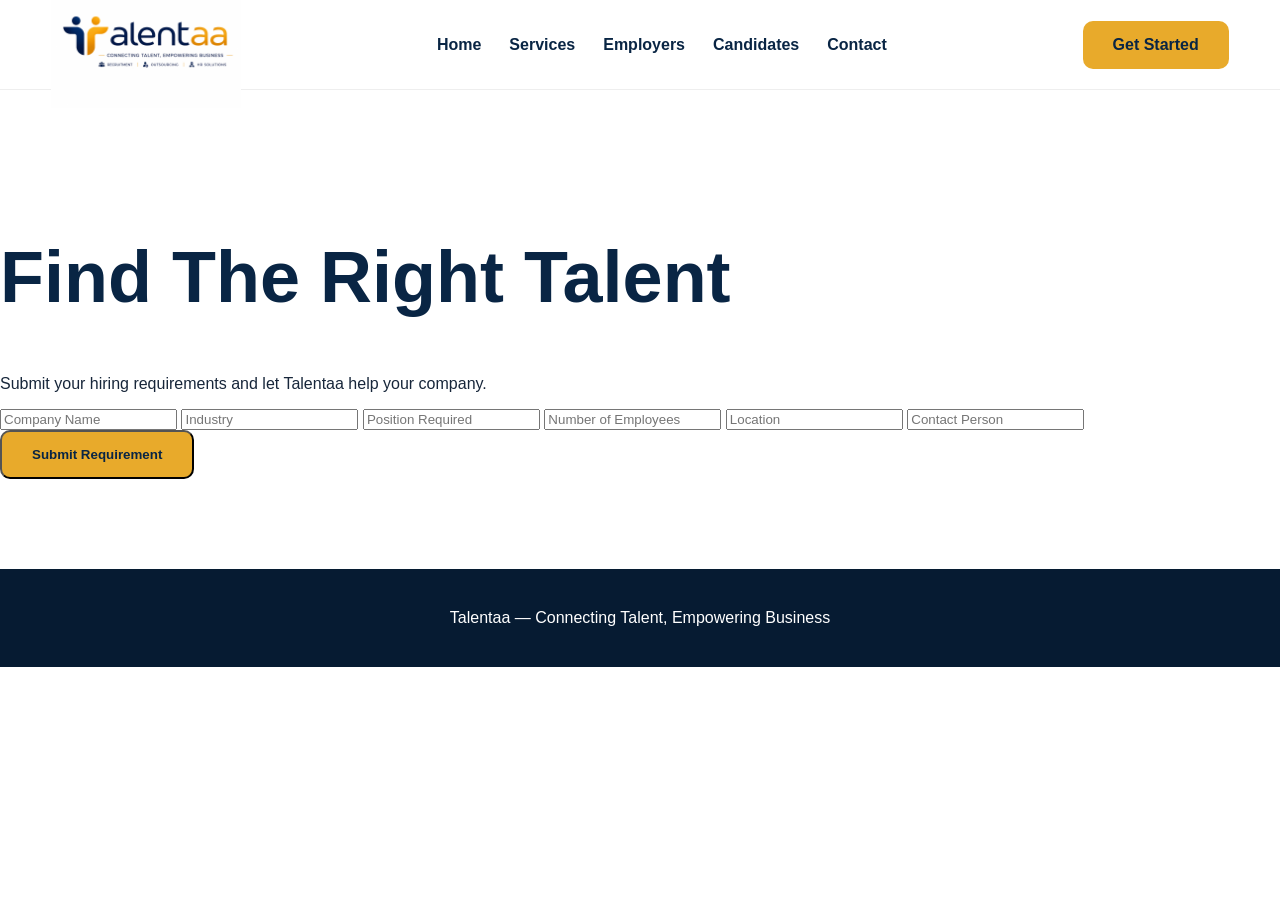
==== employers.html @ b4c1d7c7 "Add files via upload" ====
<!DOCTYPE html>
<html lang="id">
<head>
<meta charset="UTF-8">
<meta name="viewport" content="width=device-width, initial-scale=1.0">
<title>Talentaa</title>
<link rel="stylesheet" href="style.css">
</head>
<body>
<header>
<div class="container nav">
<img src="logo.jpg" class="logo" alt="Talentaa">
<nav>
<a href="index.html">Home</a>
<a href="services.html">Services</a>
<a href="employers.html">Employers</a>
<a href="candidates.html">Candidates</a>
<a href="contact.html">Contact</a>
</nav>
<a class="btn small" href="employers.html">Get Started</a>
</div>
</header>

<section class="page"><h1>Find The Right Talent</h1>
<p>Submit your hiring requirements and let Talentaa help your company.</p>
<form class="form">
<input placeholder="Company Name">
<input placeholder="Industry">
<input placeholder="Position Required">
<input placeholder="Number of Employees">
<input placeholder="Location">
<input placeholder="Contact Person">
<button class="btn">Submit Requirement</button>
</form></section>
<footer>Talentaa — Connecting Talent, Empowering Business</footer>
</body>
</html>
---- style.css ----
*{box-sizing:border-box}
body{margin:0;font-family:Arial,sans-serif;color:#17263a}
.container{width:92%;max-width:1300px;margin:auto}

header{height:90px;background:white;border-bottom:1px solid #eee}
.nav{height:90px;display:flex;align-items:center;justify-content:space-between}

.logo{width:190px;height:auto;display:block}

nav{display:flex;gap:28px}
nav a{text-decoration:none;color:#092544;font-weight:600}

.btn{background:#e8aa2b;color:#092544;padding:15px 30px;border-radius:10px;text-decoration:none;font-weight:bold;transition:.3s}
.btn:hover{transform:translateY(-4px);box-shadow:0 15px 35px #0002}
.secondary{background:white;border:1px solid #092544}

.hero{
background:
linear-gradient(
90deg,
rgba(255,255,255,.1),
rgba(255,255,255,.1)
),
url("hero.jpg");
background-size:cover;
background-position:center;
padding:100px 0;
}
.hero-layout{display:grid;grid-template-columns:1fr 430px;gap:90px;align-items:center}

.hero-copy span{color:#e8aa2b;font-size:12px;font-weight:bold;letter-spacing:2px}
h1{font-size:72px;line-height:1.05;color:#092544}
.hero-copy p{font-size:20px;color:#64748b}
.buttons{display:flex;gap:15px;margin-top:35px}

.talent-search{background:white;padding:40px;border-radius:25px;box-shadow:0 25px 60px #09254420}
.talent-search input{width:100%;padding:16px;margin:8px 0;border:1px solid #ddd;border-radius:8px}
.talent-search label{font-weight:bold;font-size:13px}
.talent-search button{width:100%;padding:16px;background:#092544;color:white;border:0;border-radius:8px;margin-top:15px}

section{padding:90px 0}
h2{font-size:40px;color:#092544}

.cards,.trust-grid,.steps{display:grid;gap:25px}
.cards{grid-template-columns:repeat(3,1fr)}
.card,.trust-grid div{background:white;padding:40px;border-radius:22px;box-shadow:0 15px 40px #09254415;transition:.3s}
.card:hover,.trust-grid div:hover{transform:translateY(-8px)}

.trust{background:#f5f7fb}
.trust-grid{grid-template-columns:repeat(4,1fr)}

.process{background:#092544}
.process h2{color:white}
.steps{grid-template-columns:repeat(5,1fr)}
.steps div{background:white;padding:30px;border-radius:18px;text-align:center}

.cta{text-align:center;background:#f5f7fb}
footer{background:#061b32;color:white;padding:40px;text-align:center}

@media(max-width:900px){
nav{display:none}
.hero-layout,.cards,.trust-grid,.steps{grid-template-columns:1fr}
h1{font-size:42px}
}
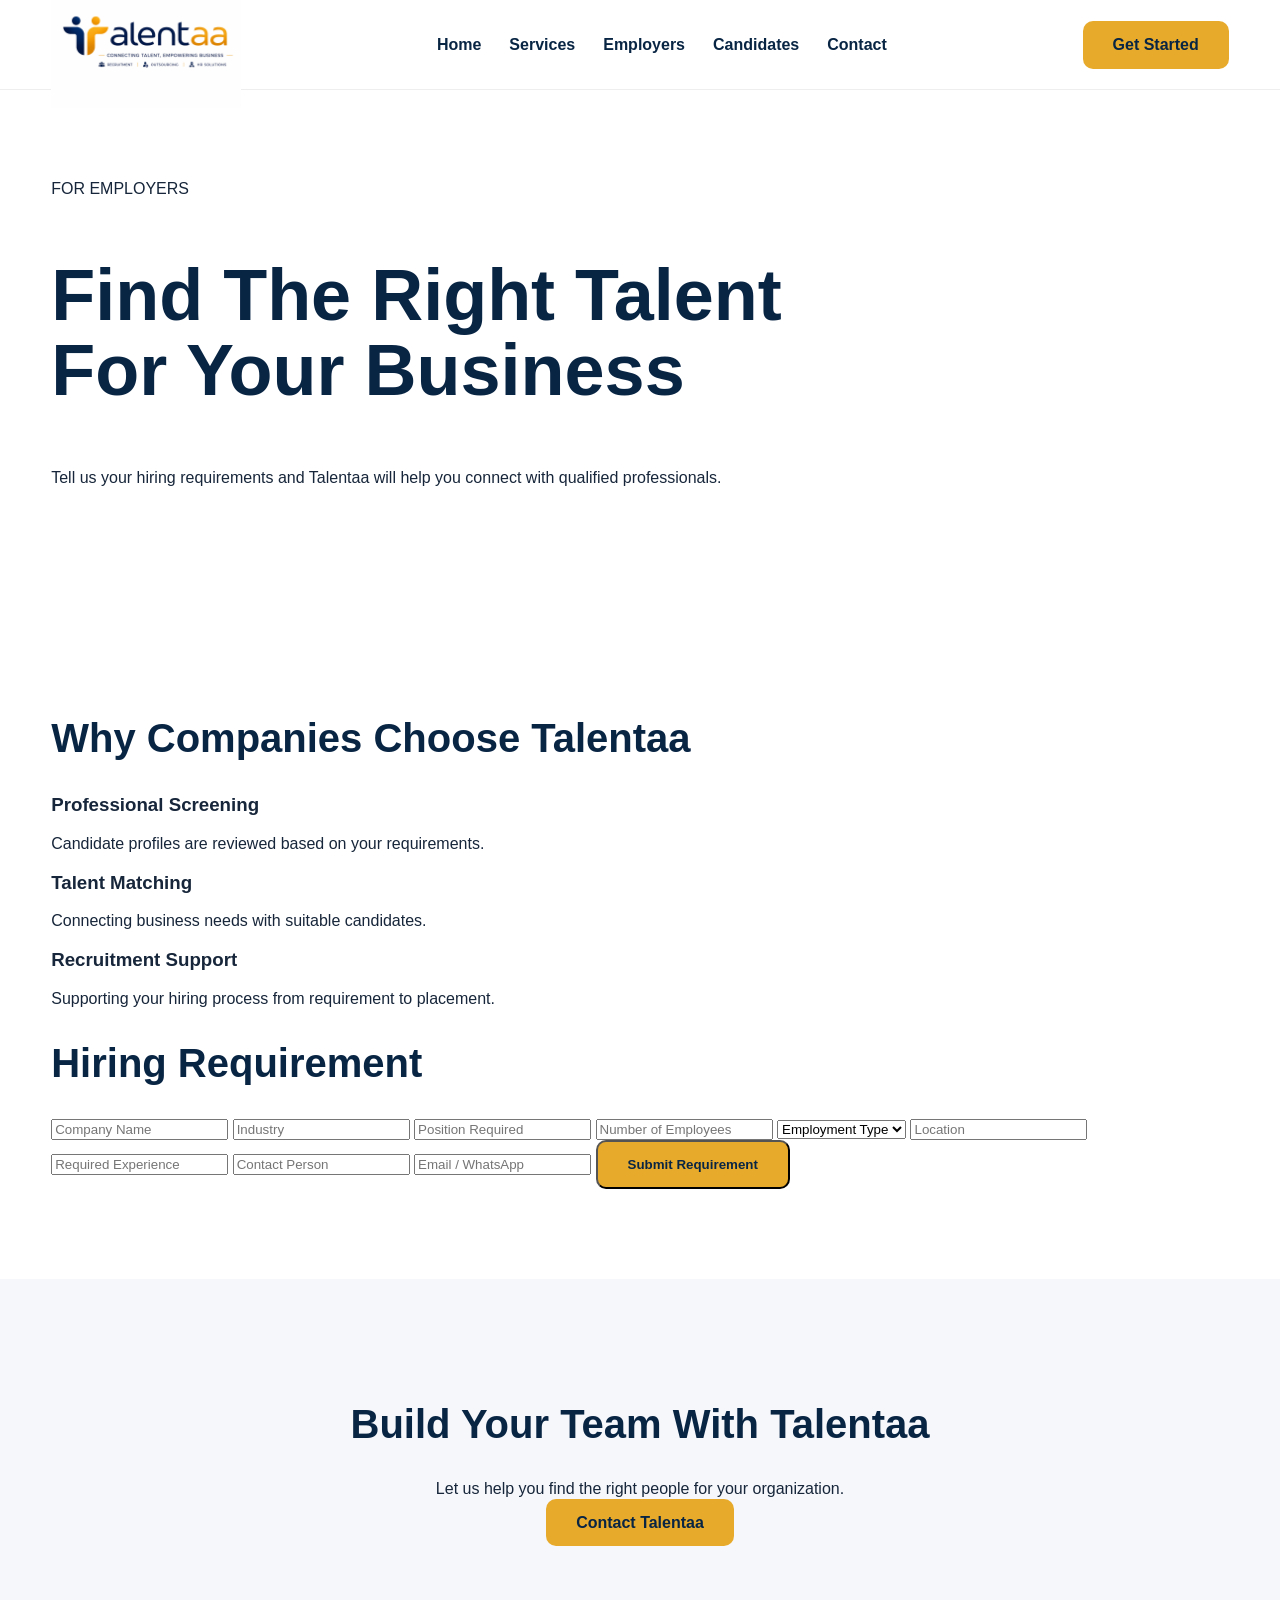
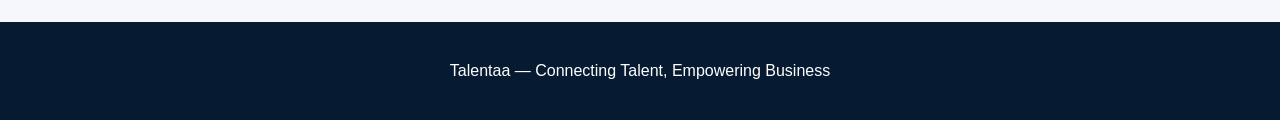
==== commit 464cb11f: "Add files via upload" ====
--- a/employers.html
+++ b/employers.html
@@ -3,10 +3,11 @@
 <head>
 <meta charset="UTF-8">
 <meta name="viewport" content="width=device-width, initial-scale=1.0">
-<title>Talentaa</title>
+<title>Talentaa | Employers</title>
 <link rel="stylesheet" href="style.css">
 </head>
 <body>
+
 <header>
 <div class="container nav">
 <img src="logo.jpg" class="logo" alt="Talentaa">
@@ -21,17 +22,71 @@
 </div>
 </header>
 
-<section class="page"><h1>Find The Right Talent</h1>
-<p>Submit your hiring requirements and let Talentaa help your company.</p>
-<form class="form">
+<section class="inner-hero">
+<div class="container">
+<span>FOR EMPLOYERS</span>
+<h1>Find The Right Talent<br>For Your Business</h1>
+<p>
+Tell us your hiring requirements and Talentaa will help you connect
+with qualified professionals.
+</p>
+</div>
+</section>
+
+<section class="section">
+<div class="container two-column">
+
+<div>
+<h2>Why Companies Choose Talentaa</h2>
+<div class="feature-card">
+<h3>Professional Screening</h3>
+<p>Candidate profiles are reviewed based on your requirements.</p>
+</div>
+
+<div class="feature-card">
+<h3>Talent Matching</h3>
+<p>Connecting business needs with suitable candidates.</p>
+</div>
+
+<div class="feature-card">
+<h3>Recruitment Support</h3>
+<p>Supporting your hiring process from requirement to placement.</p>
+</div>
+</div>
+
+<div class="form-card">
+<h2>Hiring Requirement</h2>
+
 <input placeholder="Company Name">
 <input placeholder="Industry">
 <input placeholder="Position Required">
 <input placeholder="Number of Employees">
+<select>
+<option>Employment Type</option>
+<option>Permanent</option>
+<option>Contract</option>
+<option>Outsourcing</option>
+</select>
 <input placeholder="Location">
+<input placeholder="Required Experience">
 <input placeholder="Contact Person">
+<input placeholder="Email / WhatsApp">
+
 <button class="btn">Submit Requirement</button>
-</form></section>
-<footer>Talentaa — Connecting Talent, Empowering Business</footer>
+</div>
+
+</div>
+</section>
+
+<section class="cta">
+<h2>Build Your Team With Talentaa</h2>
+<p>Let us help you find the right people for your organization.</p>
+<a class="btn">Contact Talentaa</a>
+</section>
+
+<footer>
+Talentaa — Connecting Talent, Empowering Business
+</footer>
+
 </body>
-</html>+</html>
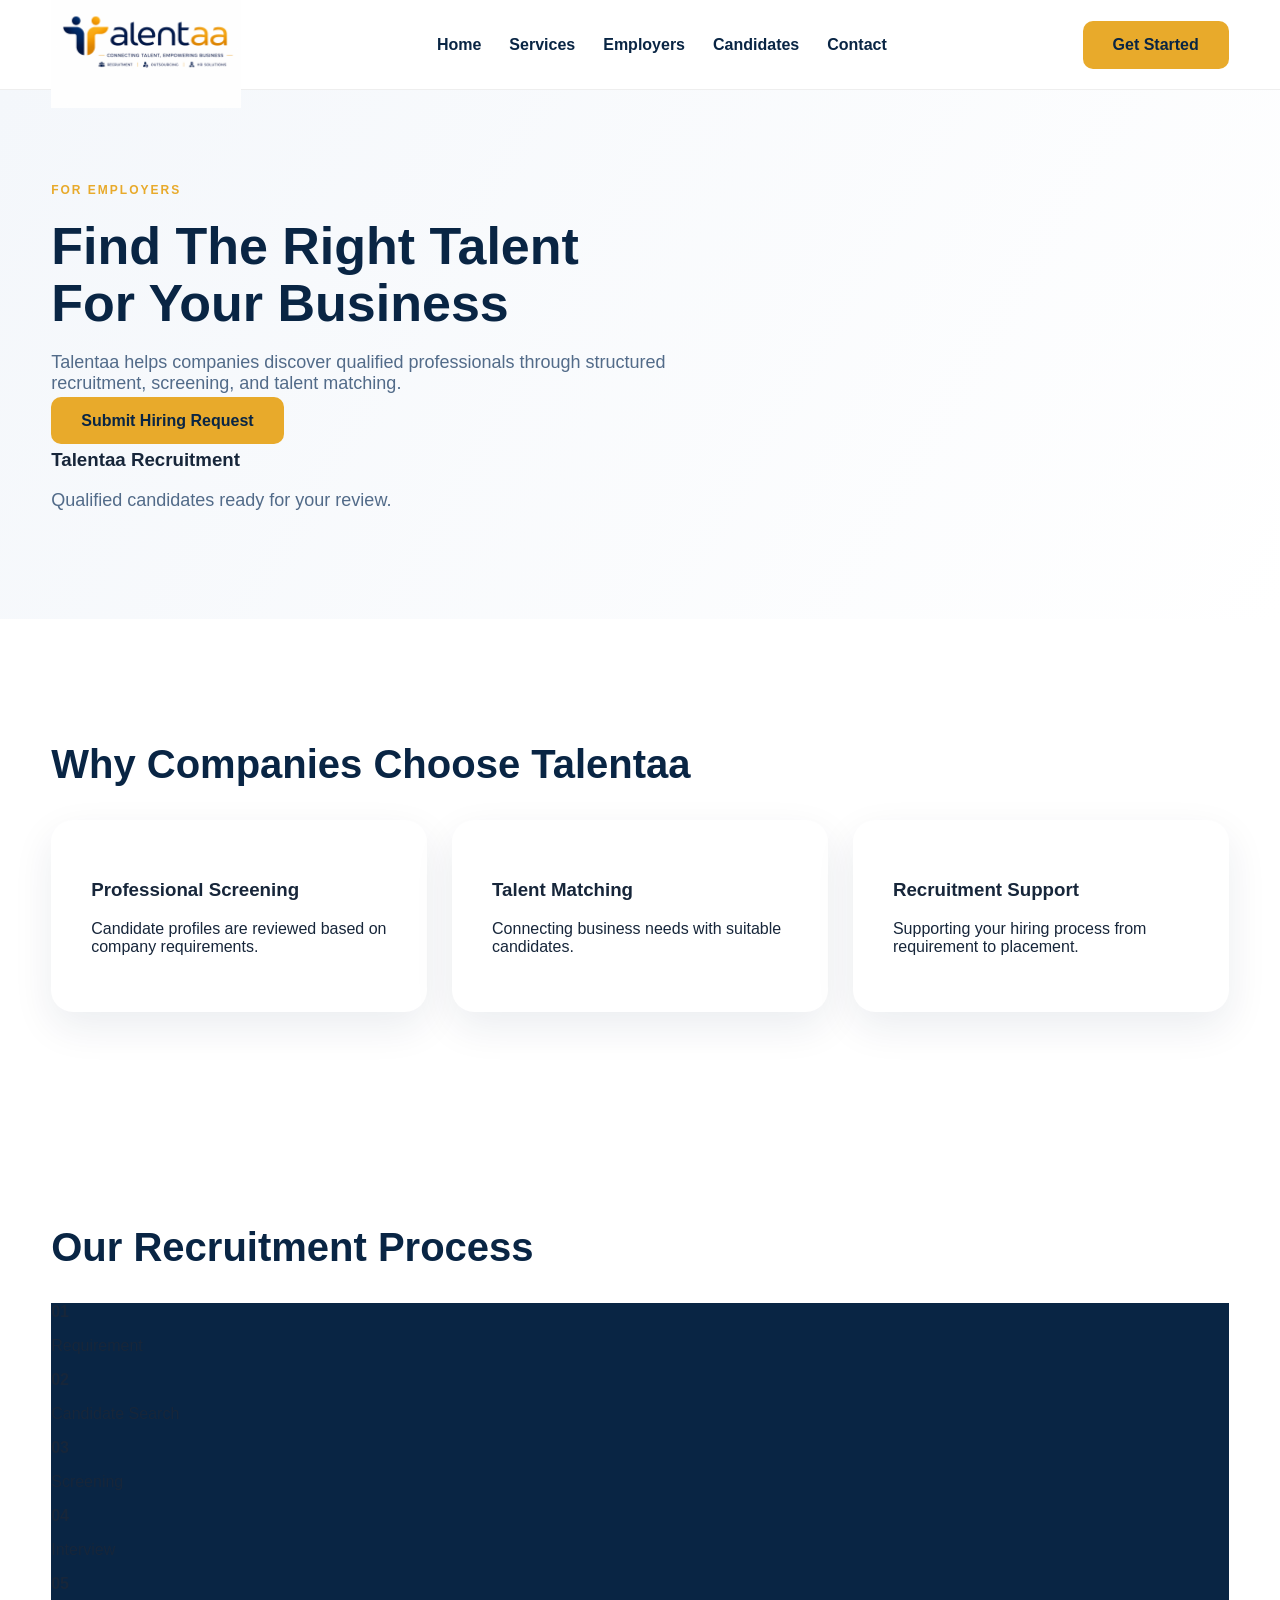
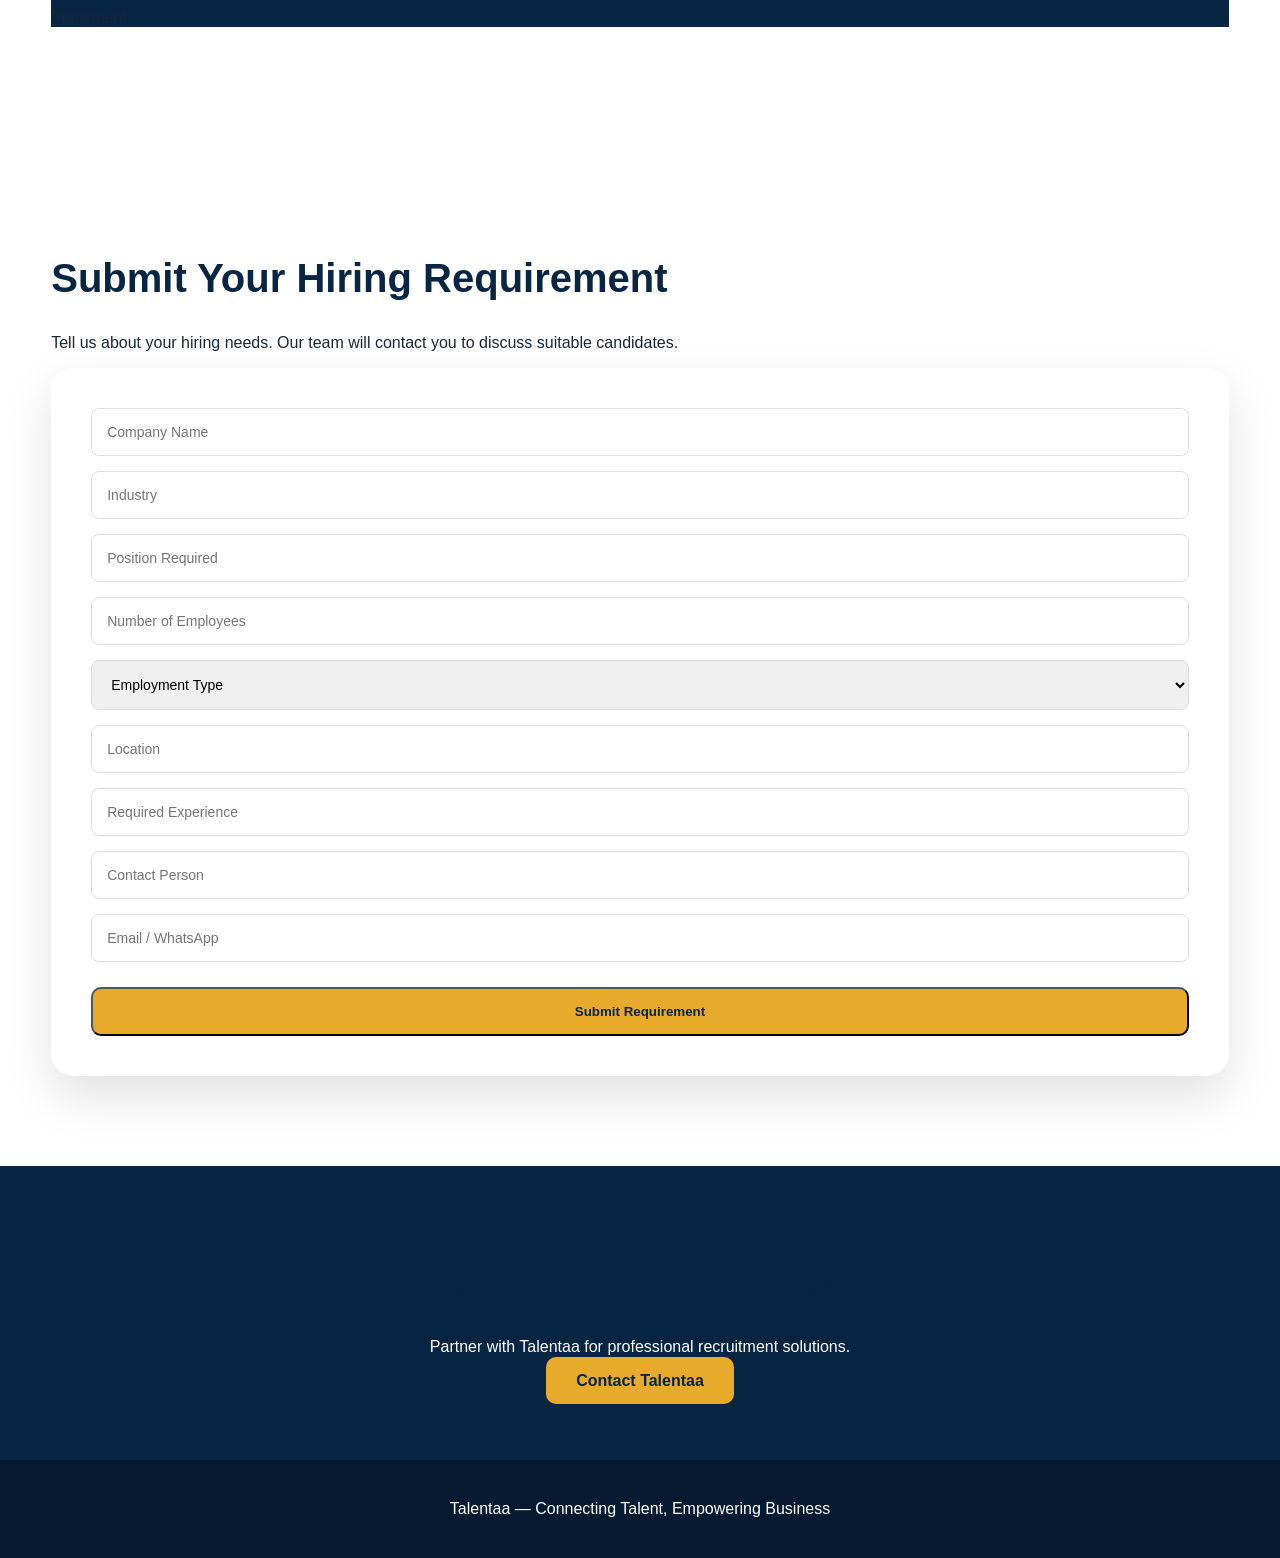
==== commit 35fcc2ae: "Add files via upload" ====
--- a/employers.html
+++ b/employers.html
@@ -1,16 +1,18 @@
 <!DOCTYPE html>
-<html lang="id">
+<html lang="en">
 <head>
 <meta charset="UTF-8">
 <meta name="viewport" content="width=device-width, initial-scale=1.0">
 <title>Talentaa | Employers</title>
 <link rel="stylesheet" href="style.css">
 </head>
+
 <body>
 
 <header>
 <div class="container nav">
 <img src="logo.jpg" class="logo" alt="Talentaa">
+
 <nav>
 <a href="index.html">Home</a>
 <a href="services.html">Services</a>
@@ -18,75 +20,139 @@
 <a href="candidates.html">Candidates</a>
 <a href="contact.html">Contact</a>
 </nav>
+
 <a class="btn small" href="employers.html">Get Started</a>
 </div>
 </header>
 
-<section class="inner-hero">
-<div class="container">
+
+<section class="inner-hero employer-hero">
+<div class="container hero-flex">
+
+<div>
 <span>FOR EMPLOYERS</span>
 <h1>Find The Right Talent<br>For Your Business</h1>
 <p>
-Tell us your hiring requirements and Talentaa will help you connect
-with qualified professionals.
+Talentaa helps companies discover qualified professionals through
+structured recruitment, screening, and talent matching.
 </p>
+<a class="btn" href="#requirement">Submit Hiring Request</a>
+</div>
+
+<div class="hero-image-box">
+<div class="mini-card">
+<h3>Talentaa Recruitment</h3>
+<p>Qualified candidates ready for your review.</p>
+</div>
+</div>
+
 </div>
 </section>
 
+
 <section class="section">
-<div class="container two-column">
+<div class="container">
 
-<div>
 <h2>Why Companies Choose Talentaa</h2>
-<div class="feature-card">
+
+<div class="cards">
+
+<div class="card">
 <h3>Professional Screening</h3>
-<p>Candidate profiles are reviewed based on your requirements.</p>
+<p>Candidate profiles are reviewed based on company requirements.</p>
 </div>
 
-<div class="feature-card">
+<div class="card">
 <h3>Talent Matching</h3>
 <p>Connecting business needs with suitable candidates.</p>
 </div>
 
-<div class="feature-card">
+<div class="card">
 <h3>Recruitment Support</h3>
 <p>Supporting your hiring process from requirement to placement.</p>
 </div>
+
+</div>
+</div>
+</section>
+
+
+<section class="process-section">
+
+<div class="container">
+
+<h2>Our Recruitment Process</h2>
+
+<div class="process">
+
+<div><b>01</b><p>Requirement</p></div>
+<div><b>02</b><p>Candidate Search</p></div>
+<div><b>03</b><p>Screening</p></div>
+<div><b>04</b><p>Interview</p></div>
+<div><b>05</b><p>Placement</p></div>
+
 </div>
 
+</div>
+
+</section>
+
+
+
+<section class="section" id="requirement">
+
+<div class="container form-layout">
+
+<div>
+<h2>Submit Your Hiring Requirement</h2>
+<p>
+Tell us about your hiring needs. Our team will contact you
+to discuss suitable candidates.
+</p>
+</div>
+
+
 <div class="form-card">
-<h2>Hiring Requirement</h2>
 
 <input placeholder="Company Name">
 <input placeholder="Industry">
 <input placeholder="Position Required">
 <input placeholder="Number of Employees">
+
 <select>
 <option>Employment Type</option>
 <option>Permanent</option>
 <option>Contract</option>
 <option>Outsourcing</option>
 </select>
+
 <input placeholder="Location">
 <input placeholder="Required Experience">
 <input placeholder="Contact Person">
 <input placeholder="Email / WhatsApp">
 
 <button class="btn">Submit Requirement</button>
+
 </div>
 
 </div>
+
 </section>
 
+
 <section class="cta">
-<h2>Build Your Team With Talentaa</h2>
-<p>Let us help you find the right people for your organization.</p>
+
+<h2>Ready To Build Your Team?</h2>
+<p>Partner with Talentaa for professional recruitment solutions.</p>
 <a class="btn">Contact Talentaa</a>
+
 </section>
+
 
 <footer>
 Talentaa — Connecting Talent, Empowering Business
 </footer>
 
+
 </body>
 </html>
--- a/style.css
+++ b/style.css
@@ -62,3 +62,119 @@
 .hero-layout,.cards,.trust-grid,.steps{grid-template-columns:1fr}
 h1{font-size:42px}
 }
+
+/* =========================
+EMPLOYERS PAGE
+========================= */
+
+.inner-hero{
+    background:
+    linear-gradient(
+    120deg,
+    #f4f7fb,
+    #ffffff
+    );
+    padding:90px 0;
+}
+
+.inner-hero span{
+    color:#e8aa2b;
+    font-size:12px;
+    letter-spacing:2px;
+    font-weight:700;
+}
+
+.inner-hero h1{
+    font-size:52px;
+    line-height:1.1;
+    color:#092544;
+    margin:20px 0;
+}
+
+.inner-hero p{
+    max-width:650px;
+    color:#526b89;
+    font-size:18px;
+}
+
+
+.two-column{
+    display:grid;
+    grid-template-columns:1fr 1fr;
+    gap:60px;
+    align-items:start;
+}
+
+
+.feature-card{
+    background:white;
+    padding:25px;
+    margin-bottom:20px;
+    border-radius:18px;
+    box-shadow:0 15px 35px rgba(0,0,0,.08);
+    transition:.3s;
+}
+
+
+.feature-card:hover{
+    transform:translateY(-5px);
+}
+
+
+.form-card{
+
+    background:white;
+    padding:40px;
+    border-radius:22px;
+    box-shadow:0 20px 50px rgba(0,0,0,.12);
+
+}
+
+
+.form-card input,
+.form-card select{
+
+    width:100%;
+    padding:15px;
+    margin-bottom:15px;
+    border:1px solid #ddd;
+    border-radius:8px;
+    font-size:14px;
+
+}
+
+
+.form-card .btn{
+
+    width:100%;
+    margin-top:10px;
+
+}
+
+
+.cta{
+
+    background:#092544;
+    color:white;
+    text-align:center;
+    padding:70px 20px;
+
+}
+
+
+.cta h2{
+    font-size:36px;
+}
+
+
+@media(max-width:768px){
+
+.two-column{
+    grid-template-columns:1fr;
+}
+
+.inner-hero h1{
+    font-size:38px;
+}
+
+}
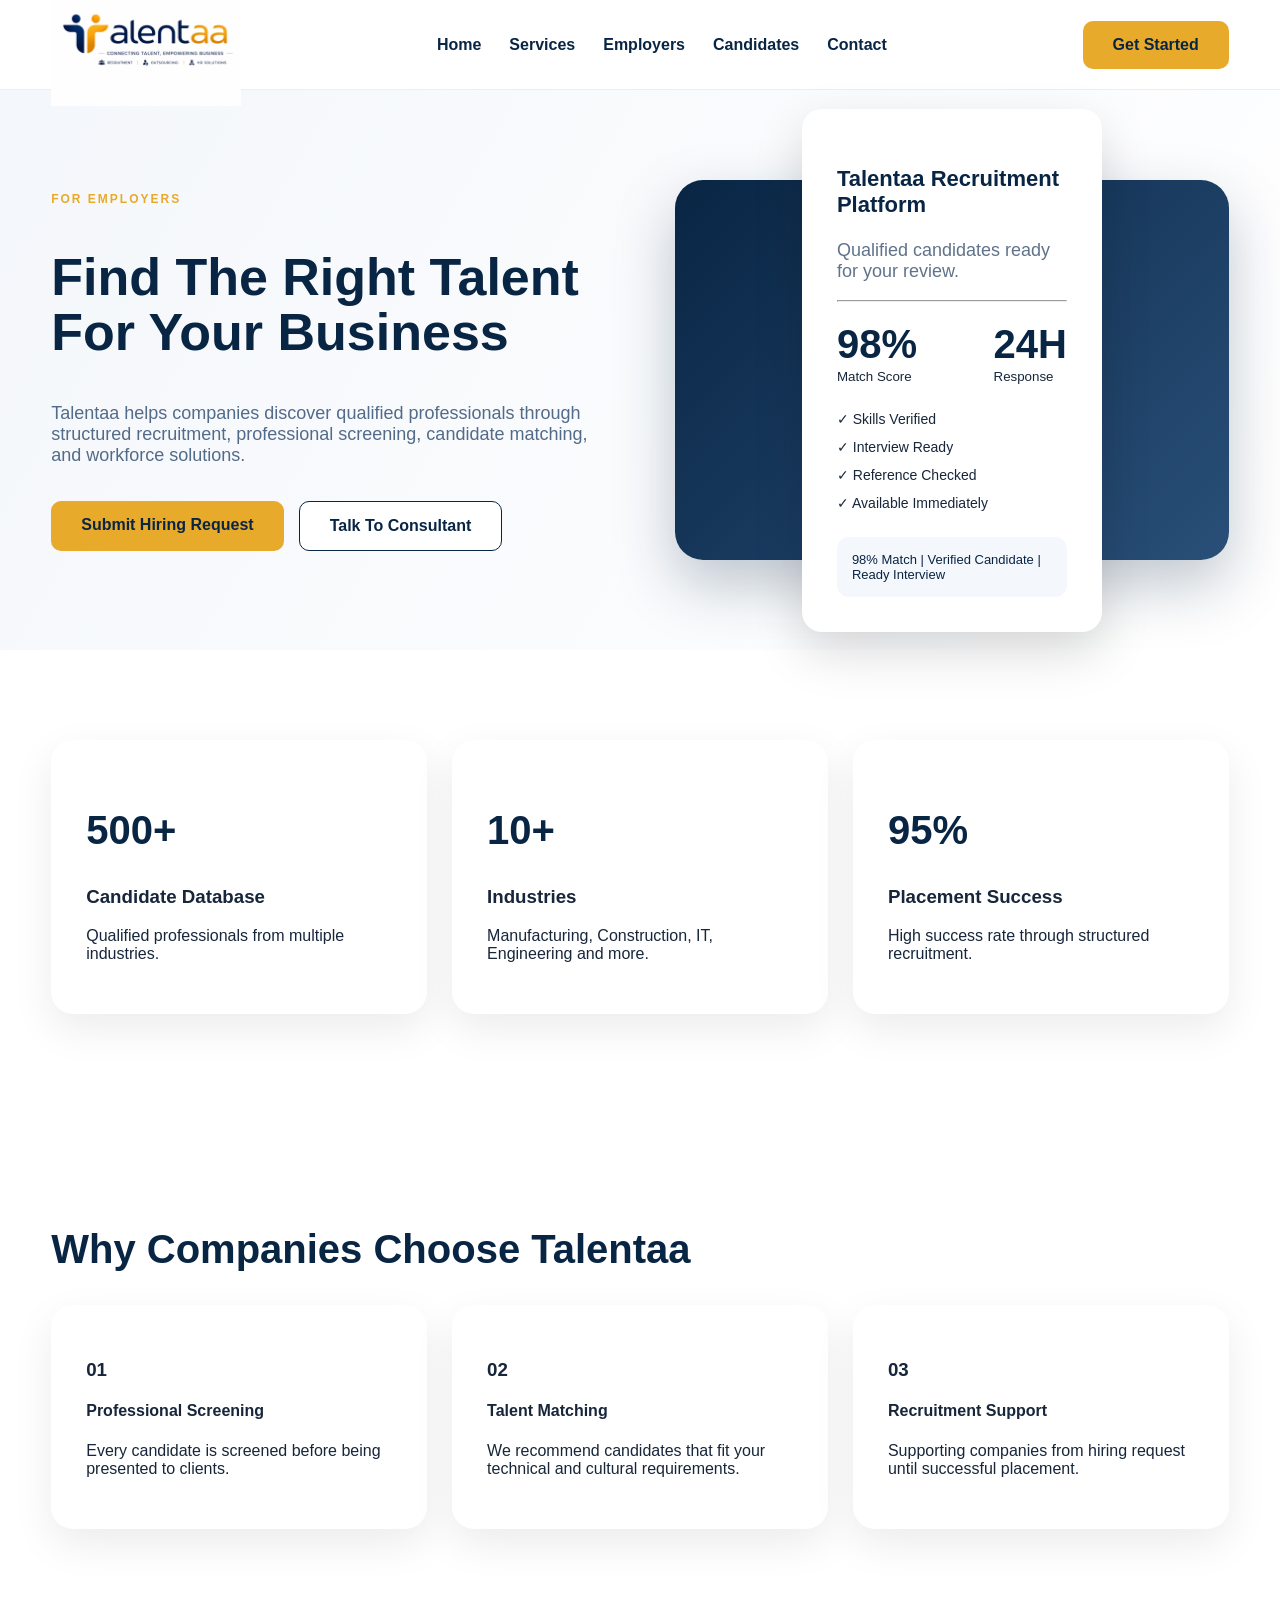
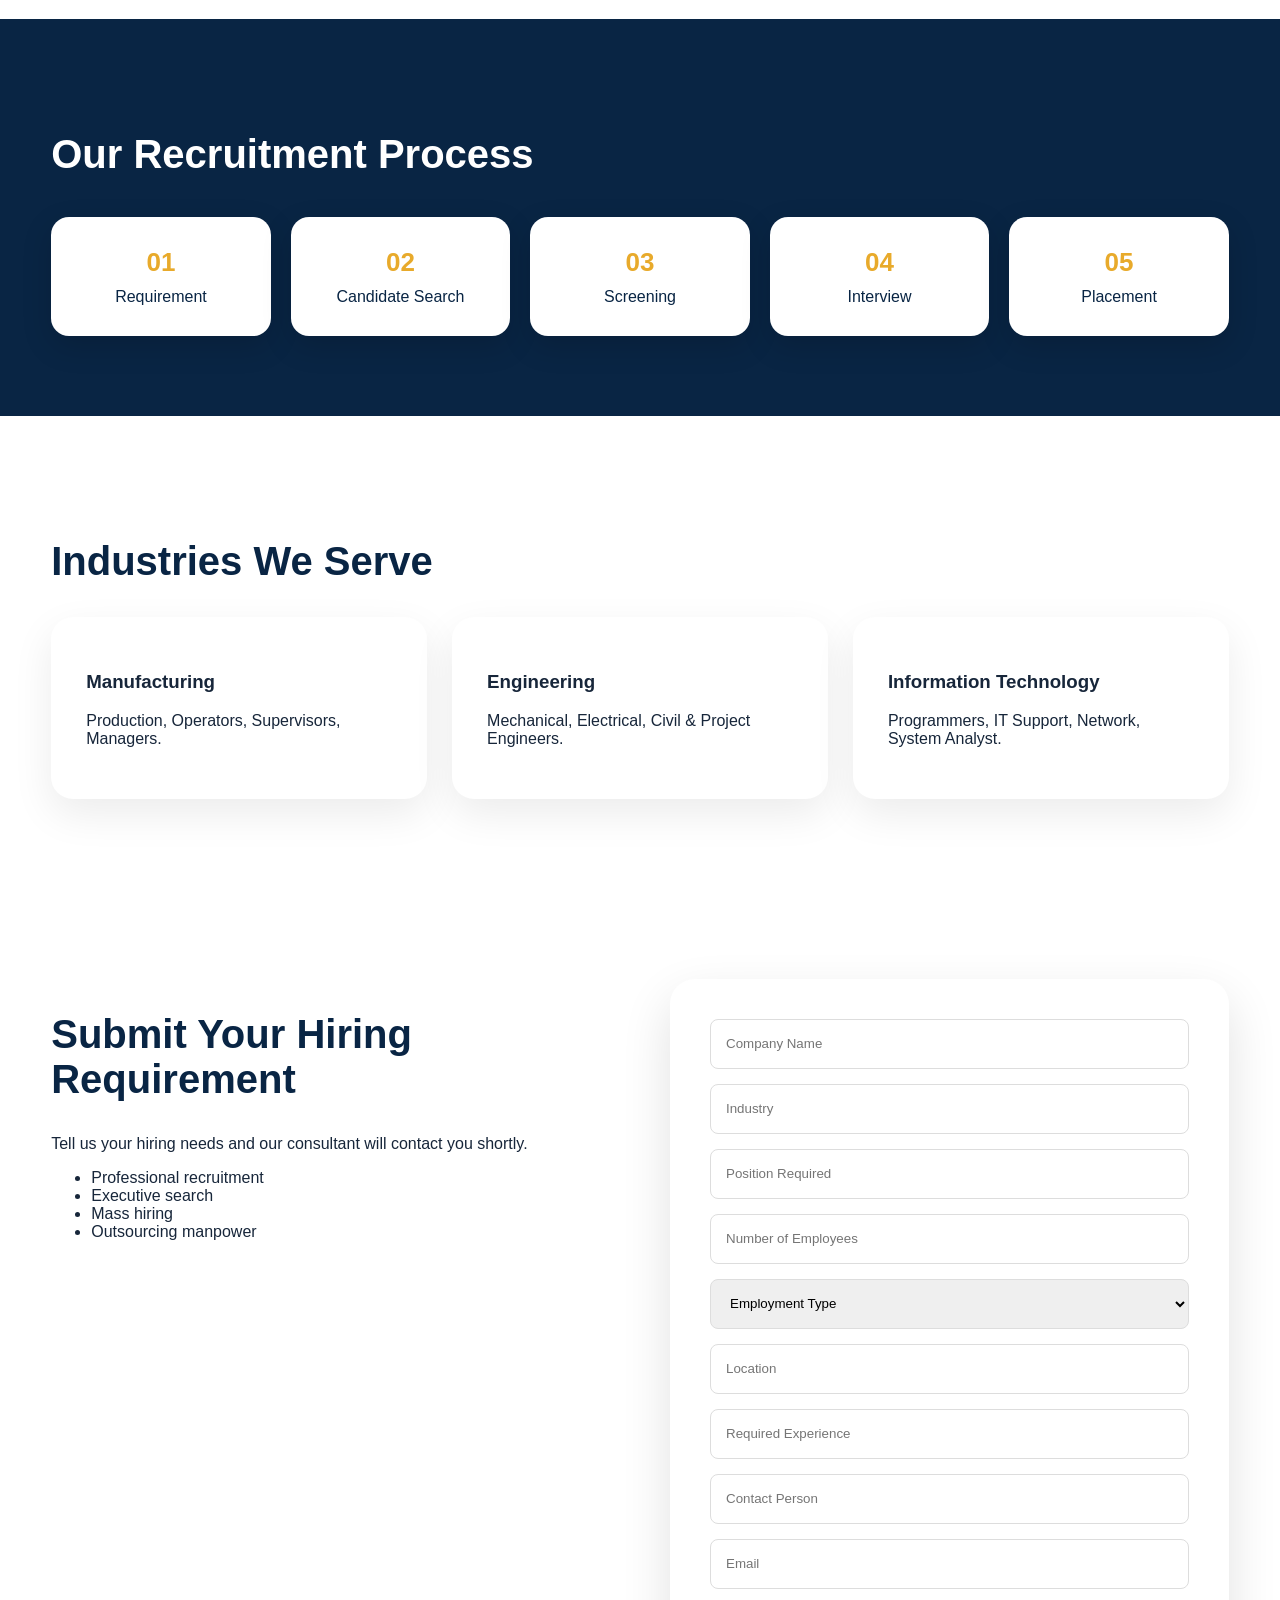
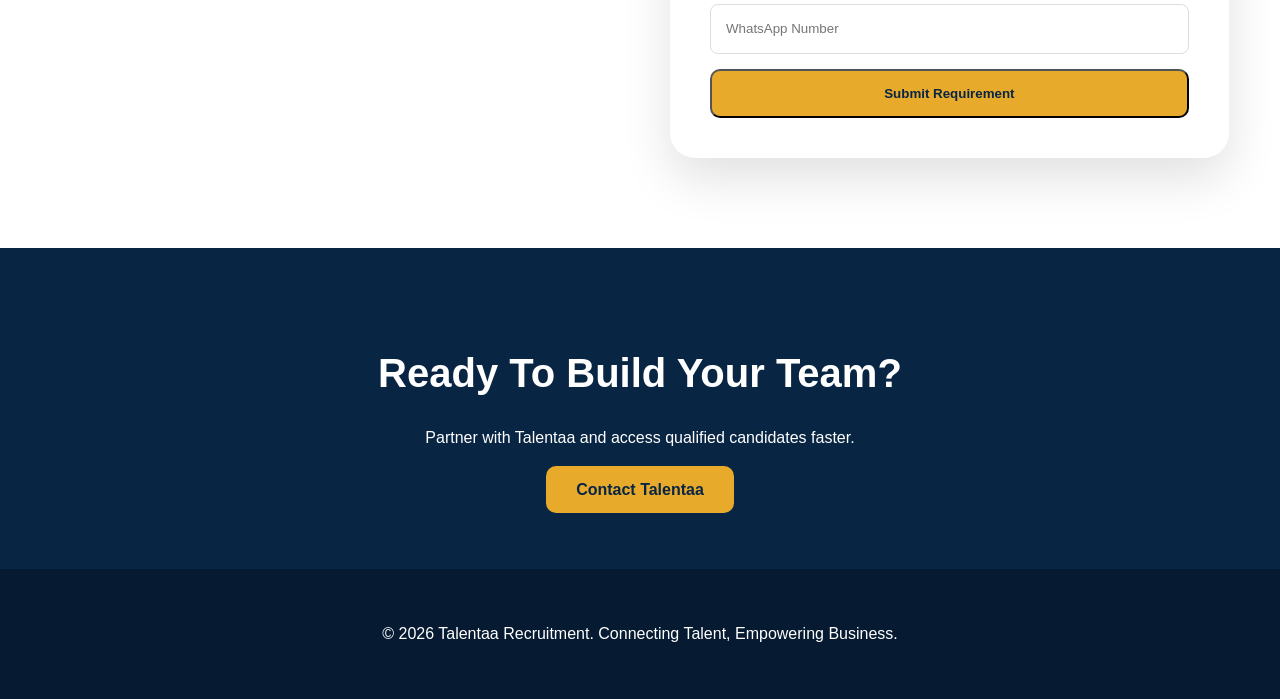
==== commit 3778c68d: "Update employers.html" ====
--- a/employers.html
+++ b/employers.html
@@ -1,158 +1,514 @@
 <!DOCTYPE html>
 <html lang="en">
+
 <head>
+
 <meta charset="UTF-8">
 <meta name="viewport" content="width=device-width, initial-scale=1.0">
+
 <title>Talentaa | Employers</title>
+
 <link rel="stylesheet" href="style.css">
+
 </head>
 
 <body>
 
 <header>
+
 <div class="container nav">
+
+<a href="index.html">
 <img src="logo.jpg" class="logo" alt="Talentaa">
+</a>
 
 <nav>
+
 <a href="index.html">Home</a>
 <a href="services.html">Services</a>
 <a href="employers.html">Employers</a>
 <a href="candidates.html">Candidates</a>
 <a href="contact.html">Contact</a>
+
 </nav>
 
-<a class="btn small" href="employers.html">Get Started</a>
-</div>
+<a href="#requirement" class="btn">
+Get Started
+</a>
+
+</div>
+
 </header>
 
 
-<section class="inner-hero employer-hero">
+<!-- HERO -->
+
+<section class="inner-hero">
+
 <div class="container hero-flex">
 
 <div>
+
 <span>FOR EMPLOYERS</span>
-<h1>Find The Right Talent<br>For Your Business</h1>
-<p>
-Talentaa helps companies discover qualified professionals through
-structured recruitment, screening, and talent matching.
-</p>
-<a class="btn" href="#requirement">Submit Hiring Request</a>
-</div>
+
+<h1>
+Find The Right Talent
+For Your Business
+</h1>
+
+<p>
+Talentaa helps companies discover qualified professionals through structured recruitment, professional screening, candidate matching, and workforce solutions.
+</p>
+
+<div class="buttons">
+
+<a href="#requirement" class="btn">
+Submit Hiring Request
+</a>
+
+<a href="contact.html" class="btn secondary">
+Talk To Consultant
+</a>
+
+</div>
+
+</div>
+
 
 <div class="hero-image-box">
+
 <div class="mini-card">
-<h3>Talentaa Recruitment</h3>
-<p>Qualified candidates ready for your review.</p>
-</div>
-</div>
-
-</div>
-</section>
-
-
-<section class="section">
+
+<h3>
+Talentaa Recruitment Platform
+</h3>
+
+<p>
+Qualified candidates ready for your review.
+</p>
+
+<hr>
+
+<div style="display:flex;justify-content:space-between;margin:20px 0">
+
+<div>
+
+<h2 style="margin:0;color:#092544;">98%</h2>
+
+<small>Match Score</small>
+
+</div>
+
+<div>
+
+<h2 style="margin:0;color:#092544;">24H</h2>
+
+<small>Response</small>
+
+</div>
+
+</div>
+
+<div style="font-size:14px;line-height:2">
+
+✓ Skills Verified
+
+<br>
+
+✓ Interview Ready
+
+<br>
+
+✓ Reference Checked
+
+<br>
+
+✓ Available Immediately
+
+</div>
+
+</div>
+
+</div>
+
+</div>
+
+</section>
+
+
+
+<!-- TRUST -->
+
+<section>
+
 <div class="container">
 
-<h2>Why Companies Choose Talentaa</h2>
-
 <div class="cards">
 
 <div class="card">
-<h3>Professional Screening</h3>
-<p>Candidate profiles are reviewed based on company requirements.</p>
-</div>
-
-<div class="card">
-<h3>Talent Matching</h3>
-<p>Connecting business needs with suitable candidates.</p>
-</div>
-
-<div class="card">
-<h3>Recruitment Support</h3>
-<p>Supporting your hiring process from requirement to placement.</p>
-</div>
-
-</div>
-</div>
-</section>
-
+
+<h2>500+</h2>
+
+<h3>Candidate Database</h3>
+
+<p>
+Qualified professionals from multiple industries.
+</p>
+
+</div>
+
+
+<div class="card">
+
+<h2>10+</h2>
+
+<h3>Industries</h3>
+
+<p>
+Manufacturing, Construction, IT, Engineering and more.
+</p>
+
+</div>
+
+
+<div class="card">
+
+<h2>95%</h2>
+
+<h3>Placement Success</h3>
+
+<p>
+High success rate through structured recruitment.
+</p>
+
+</div>
+
+</div>
+
+</div>
+
+</section>
+
+
+
+<!-- WHY -->
+
+<section>
+
+<div class="container">
+
+<h2>
+Why Companies Choose Talentaa
+</h2>
+
+<div class="cards">
+
+<div class="card">
+
+<h3>
+01
+</h3>
+
+<h4>
+Professional Screening
+</h4>
+
+<p>
+Every candidate is screened before being presented to clients.
+</p>
+
+</div>
+
+
+<div class="card">
+
+<h3>
+02
+</h3>
+
+<h4>
+Talent Matching
+</h4>
+
+<p>
+We recommend candidates that fit your technical and cultural requirements.
+</p>
+
+</div>
+
+
+<div class="card">
+
+<h3>
+03
+</h3>
+
+<h4>
+Recruitment Support
+</h4>
+
+<p>
+Supporting companies from hiring request until successful placement.
+</p>
+
+</div>
+
+</div>
+
+</div>
+
+</section>
+
+
+
+<!-- PROCESS -->
 
 <section class="process-section">
 
 <div class="container">
 
-<h2>Our Recruitment Process</h2>
+<h2>
+Our Recruitment Process
+</h2>
 
 <div class="process">
 
-<div><b>01</b><p>Requirement</p></div>
-<div><b>02</b><p>Candidate Search</p></div>
-<div><b>03</b><p>Screening</p></div>
-<div><b>04</b><p>Interview</p></div>
-<div><b>05</b><p>Placement</p></div>
-
-</div>
-
-</div>
-
-</section>
-
-
-
-<section class="section" id="requirement">
+<div>
+
+<b>01</b>
+
+Requirement
+
+</div>
+
+<div>
+
+<b>02</b>
+
+Candidate Search
+
+</div>
+
+<div>
+
+<b>03</b>
+
+Screening
+
+</div>
+
+<div>
+
+<b>04</b>
+
+Interview
+
+</div>
+
+<div>
+
+<b>05</b>
+
+Placement
+
+</div>
+
+</div>
+
+</div>
+
+</section>
+
+
+
+<!-- INDUSTRIES -->
+
+<section>
+
+<div class="container">
+
+<h2>
+Industries We Serve
+</h2>
+
+<div class="cards">
+
+<div class="card">
+
+<h3>
+Manufacturing
+</h3>
+
+<p>
+Production, Operators, Supervisors, Managers.
+</p>
+
+</div>
+
+
+<div class="card">
+
+<h3>
+Engineering
+</h3>
+
+<p>
+Mechanical, Electrical, Civil & Project Engineers.
+</p>
+
+</div>
+
+
+<div class="card">
+
+<h3>
+Information Technology
+</h3>
+
+<p>
+Programmers, IT Support, Network, System Analyst.
+</p>
+
+</div>
+
+</div>
+
+</div>
+
+</section>
+
+
+
+<!-- FORM -->
+
+<section id="requirement">
 
 <div class="container form-layout">
 
 <div>
-<h2>Submit Your Hiring Requirement</h2>
-<p>
-Tell us about your hiring needs. Our team will contact you
-to discuss suitable candidates.
-</p>
+
+<h2>
+Submit Your Hiring Requirement
+</h2>
+
+<p>
+
+Tell us your hiring needs and our consultant will contact you shortly.
+
+</p>
+
+<ul>
+
+<li>Professional recruitment</li>
+
+<li>Executive search</li>
+
+<li>Mass hiring</li>
+
+<li>Outsourcing manpower</li>
+
+</ul>
+
 </div>
 
 
 <div class="form-card">
 
-<input placeholder="Company Name">
-<input placeholder="Industry">
-<input placeholder="Position Required">
-<input placeholder="Number of Employees">
+<input type="text" placeholder="Company Name">
+
+<input type="text" placeholder="Industry">
+
+<input type="text" placeholder="Position Required">
+
+<input type="number" placeholder="Number of Employees">
 
 <select>
-<option>Employment Type</option>
-<option>Permanent</option>
-<option>Contract</option>
-<option>Outsourcing</option>
+
+<option>
+Employment Type
+</option>
+
+<option>
+Permanent
+</option>
+
+<option>
+Contract
+</option>
+
+<option>
+Outsourcing
+</option>
+
 </select>
 
-<input placeholder="Location">
-<input placeholder="Required Experience">
-<input placeholder="Contact Person">
-<input placeholder="Email / WhatsApp">
-
-<button class="btn">Submit Requirement</button>
-
-</div>
-
-</div>
-
-</section>
-
+<input type="text" placeholder="Location">
+
+<input type="text" placeholder="Required Experience">
+
+<input type="text" placeholder="Contact Person">
+
+<input type="email" placeholder="Email">
+
+<input type="text" placeholder="WhatsApp Number">
+
+<button class="btn" style="width:100%;">
+Submit Requirement
+</button>
+
+</div>
+
+</div>
+
+</section>
+
+
+
+<!-- CTA -->
 
 <section class="cta">
 
-<h2>Ready To Build Your Team?</h2>
-<p>Partner with Talentaa for professional recruitment solutions.</p>
-<a class="btn">Contact Talentaa</a>
-
-</section>
+<div class="container">
+
+<h2>
+Ready To Build Your Team?
+</h2>
+
+<p>
+
+Partner with Talentaa and access qualified candidates faster.
+
+</p>
+
+<br>
+
+<a href="contact.html" class="btn">
+
+Contact Talentaa
+
+</a>
+
+</div>
+
+</section>
+
 
 
 <footer>
-Talentaa — Connecting Talent, Empowering Business
+
+<div class="container">
+
+<p>
+
+© 2026 Talentaa Recruitment.
+Connecting Talent, Empowering Business.
+
+</p>
+
+</div>
+
 </footer>
 
-
 </body>
+
 </html>
--- a/style.css
+++ b/style.css
@@ -1,180 +1,890 @@
-*{box-sizing:border-box}
-body{margin:0;font-family:Arial,sans-serif;color:#17263a}
-.container{width:92%;max-width:1300px;margin:auto}
-
-header{height:90px;background:white;border-bottom:1px solid #eee}
-.nav{height:90px;display:flex;align-items:center;justify-content:space-between}
-
-.logo{width:190px;height:auto;display:block}
-
-nav{display:flex;gap:28px}
-nav a{text-decoration:none;color:#092544;font-weight:600}
-
-.btn{background:#e8aa2b;color:#092544;padding:15px 30px;border-radius:10px;text-decoration:none;font-weight:bold;transition:.3s}
-.btn:hover{transform:translateY(-4px);box-shadow:0 15px 35px #0002}
-.secondary{background:white;border:1px solid #092544}
+/* =================================
+GLOBAL
+================================= */
+
+*{
+    box-sizing:border-box;
+}
+
+body{
+
+    margin:0;
+
+    font-family:
+    Arial,
+    Helvetica,
+    sans-serif;
+
+    color:#17263a;
+
+}
+
+
+.container{
+
+    width:92%;
+    max-width:1300px;
+    margin:auto;
+
+}
+
+
+/* =================================
+HEADER
+================================= */
+
+
+header{
+
+    height:90px;
+
+    background:white;
+
+    border-bottom:1px solid #eee;
+
+}
+
+
+.nav{
+
+    height:90px;
+
+    display:flex;
+
+    align-items:center;
+
+    justify-content:space-between;
+
+}
+
+
+.logo{
+
+    width:190px;
+
+}
+
+
+nav{
+
+    display:flex;
+
+    gap:28px;
+
+}
+
+
+nav a{
+
+    text-decoration:none;
+
+    color:#092544;
+
+    font-weight:600;
+
+}
+
+
+.btn{
+
+    background:#e8aa2b;
+
+    color:#092544;
+
+    padding:15px 30px;
+
+    border-radius:10px;
+
+    text-decoration:none;
+
+    font-weight:bold;
+
+    transition:.3s;
+
+}
+
+
+.btn:hover{
+
+    transform:translateY(-4px);
+
+    box-shadow:
+    0 15px 35px #0002;
+
+}
+
+
+.secondary{
+
+    background:white;
+
+    border:1px solid #092544;
+
+}
+
+
+
+/* =================================
+GENERAL SECTION
+================================= */
+
+
+section{
+
+    padding:90px 0;
+
+}
+
+
+h1{
+
+    font-size:72px;
+
+    line-height:1.05;
+
+    color:#092544;
+
+}
+
+
+h2{
+
+    font-size:40px;
+
+    color:#092544;
+
+}
+
+
+
+/* =================================
+HOME HERO
+================================= */
+
 
 .hero{
-background:
-linear-gradient(
-90deg,
-rgba(255,255,255,.1),
-rgba(255,255,255,.1)
-),
-url("hero.jpg");
-background-size:cover;
-background-position:center;
-padding:100px 0;
-}
-.hero-layout{display:grid;grid-template-columns:1fr 430px;gap:90px;align-items:center}
-
-.hero-copy span{color:#e8aa2b;font-size:12px;font-weight:bold;letter-spacing:2px}
-h1{font-size:72px;line-height:1.05;color:#092544}
-.hero-copy p{font-size:20px;color:#64748b}
-.buttons{display:flex;gap:15px;margin-top:35px}
-
-.talent-search{background:white;padding:40px;border-radius:25px;box-shadow:0 25px 60px #09254420}
-.talent-search input{width:100%;padding:16px;margin:8px 0;border:1px solid #ddd;border-radius:8px}
-.talent-search label{font-weight:bold;font-size:13px}
-.talent-search button{width:100%;padding:16px;background:#092544;color:white;border:0;border-radius:8px;margin-top:15px}
-
-section{padding:90px 0}
-h2{font-size:40px;color:#092544}
-
-.cards,.trust-grid,.steps{display:grid;gap:25px}
-.cards{grid-template-columns:repeat(3,1fr)}
-.card,.trust-grid div{background:white;padding:40px;border-radius:22px;box-shadow:0 15px 40px #09254415;transition:.3s}
-.card:hover,.trust-grid div:hover{transform:translateY(-8px)}
-
-.trust{background:#f5f7fb}
-.trust-grid{grid-template-columns:repeat(4,1fr)}
-
-.process{background:#092544}
-.process h2{color:white}
-.steps{grid-template-columns:repeat(5,1fr)}
-.steps div{background:white;padding:30px;border-radius:18px;text-align:center}
-
-.cta{text-align:center;background:#f5f7fb}
-footer{background:#061b32;color:white;padding:40px;text-align:center}
-
-@media(max-width:900px){
-nav{display:none}
-.hero-layout,.cards,.trust-grid,.steps{grid-template-columns:1fr}
-h1{font-size:42px}
-}
-
-/* =========================
-EMPLOYERS PAGE
-========================= */
+
+    background:
+    linear-gradient(
+    rgba(255,255,255,.92),
+    rgba(255,255,255,.92)
+    ),
+    url("hero.jpg");
+
+
+    background-size:cover;
+
+    background-position:center;
+
+    padding:100px 0;
+
+}
+
+
+
+.hero-layout{
+
+    display:grid;
+
+    grid-template-columns:
+    1fr 430px;
+
+    gap:90px;
+
+    align-items:center;
+
+}
+
+
+
+.hero-copy span{
+
+    color:#e8aa2b;
+
+    font-size:12px;
+
+    font-weight:bold;
+
+    letter-spacing:2px;
+
+}
+
+
+.hero-copy p{
+
+    font-size:20px;
+
+    color:#64748b;
+
+}
+
+
+.buttons{
+
+    display:flex;
+
+    gap:15px;
+
+    margin-top:35px;
+
+}
+
+
+
+
+/* =================================
+SEARCH BOX
+================================= */
+
+
+.talent-search{
+
+    background:white;
+
+    padding:40px;
+
+    border-radius:25px;
+
+    box-shadow:
+    0 25px 60px #09254420;
+
+}
+
+
+.talent-search input{
+
+    width:100%;
+
+    padding:16px;
+
+    margin:8px 0;
+
+    border:1px solid #ddd;
+
+    border-radius:8px;
+
+}
+
+
+.talent-search label{
+
+    font-size:13px;
+
+    font-weight:bold;
+
+}
+
+
+.talent-search button{
+
+    width:100%;
+
+    padding:16px;
+
+    margin-top:15px;
+
+    background:#092544;
+
+    color:white;
+
+    border:none;
+
+    border-radius:8px;
+
+}
+
+
+
+/* =================================
+CARDS
+================================= */
+
+
+.cards{
+
+    display:grid;
+
+    grid-template-columns:
+    repeat(3,1fr);
+
+    gap:25px;
+
+}
+
+
+.card{
+
+    background:white;
+
+    padding:35px;
+
+    border-radius:22px;
+
+    box-shadow:
+    0 15px 40px rgba(0,0,0,.08);
+
+    transition:.3s;
+
+}
+
+
+
+.card:hover{
+
+    transform:translateY(-8px);
+
+}
+
+
+
+/* =================================
+EMPLOYERS HERO
+================================= */
+
 
 .inner-hero{
+
     background:
     linear-gradient(
     120deg,
     #f4f7fb,
     #ffffff
     );
+
     padding:90px 0;
-}
+
+}
+
+
 
 .inner-hero span{
+
     color:#e8aa2b;
+
     font-size:12px;
+
     letter-spacing:2px;
-    font-weight:700;
-}
+
+    font-weight:bold;
+
+}
+
 
 .inner-hero h1{
+
     font-size:52px;
-    line-height:1.1;
+
+}
+
+
+
+.inner-hero p{
+
+    max-width:650px;
+
+    color:#526b89;
+
+    font-size:18px;
+
+}
+
+
+
+
+.hero-flex{
+
+    display:grid;
+
+    grid-template-columns:
+    1fr 1fr;
+
+    gap:70px;
+
+    align-items:center;
+
+}
+
+
+
+
+.hero-image-box{
+
+
+    height:380px;
+
+
+    background:
+    linear-gradient(
+    135deg,
+    #092544,
+    #294f78
+    );
+
+
+    border-radius:28px;
+
+
+    display:flex;
+
+    align-items:center;
+
+    justify-content:center;
+
+
+    box-shadow:
+    0 25px 60px rgba(9,37,68,.25);
+
+
+    transition:.3s;
+
+
+}
+
+
+
+.hero-image-box:hover{
+
+    transform:translateY(-8px);
+
+}
+
+
+
+
+
+.mini-card{
+
+
+    width:300px;
+
+
+    background:white;
+
+
+    padding:35px;
+
+
+    border-radius:20px;
+
+
+    box-shadow:
+    0 20px 50px rgba(0,0,0,.15);
+
+
+}
+
+
+
+.mini-card h3{
+
     color:#092544;
-    margin:20px 0;
-}
-
-.inner-hero p{
-    max-width:650px;
-    color:#526b89;
-    font-size:18px;
-}
-
-
-.two-column{
-    display:grid;
-    grid-template-columns:1fr 1fr;
-    gap:60px;
-    align-items:start;
-}
-
-
-.feature-card{
-    background:white;
-    padding:25px;
-    margin-bottom:20px;
-    border-radius:18px;
-    box-shadow:0 15px 35px rgba(0,0,0,.08);
-    transition:.3s;
-}
-
-
-.feature-card:hover{
-    transform:translateY(-5px);
-}
+
+    font-size:22px;
+
+}
+
+
+.mini-card p{
+
+    color:#60738a;
+
+}
+
+
+
+
+.mini-card::after{
+
+
+content:
+"98% Match | Verified Candidate | Ready Interview";
+
+
+display:block;
+
+
+margin-top:20px;
+
+
+background:#f4f7fb;
+
+
+padding:15px;
+
+
+border-radius:12px;
+
+
+font-size:13px;
+
+
+color:#092544;
+
+
+}
+
+
+
+/* =================================
+WHY CHOOSE
+================================= */
+
+
+.trust{
+
+    background:#f5f7fb;
+
+}
+
+
+.trust-grid{
+
+
+display:grid;
+
+
+grid-template-columns:
+repeat(4,1fr);
+
+
+gap:25px;
+
+
+}
+
+
+.trust-grid div{
+
+
+background:white;
+
+
+padding:35px;
+
+
+border-radius:20px;
+
+
+box-shadow:
+0 15px 40px rgba(0,0,0,.08);
+
+
+transition:.3s;
+
+
+}
+
+
+.trust-grid div:hover{
+
+transform:translateY(-8px);
+
+}
+
+
+
+/* =================================
+PROCESS
+================================= */
+
+
+.process-section{
+
+
+background:#092544;
+
+
+padding:80px 0;
+
+
+}
+
+
+.process-section h2{
+
+color:white;
+
+}
+
+
+
+.process{
+
+
+display:grid;
+
+
+grid-template-columns:
+repeat(5,1fr);
+
+
+gap:20px;
+
+
+margin-top:40px;
+
+
+}
+
+
+
+.process div{
+
+
+background:white;
+
+
+color:#092544;
+
+
+padding:30px 15px;
+
+
+border-radius:18px;
+
+
+text-align:center;
+
+
+box-shadow:
+0 10px 30px rgba(0,0,0,.15);
+
+
+}
+
+
+
+
+.process b{
+
+
+display:block;
+
+
+font-size:26px;
+
+
+color:#e8aa2b;
+
+
+margin-bottom:10px;
+
+
+}
+
+
+
+/* =================================
+FORM
+================================= */
+
+
+.form-layout{
+
+
+display:grid;
+
+
+grid-template-columns:
+1fr 1fr;
+
+
+gap:60px;
+
+
+align-items:start;
+
+
+}
+
+
 
 
 .form-card{
 
-    background:white;
-    padding:40px;
-    border-radius:22px;
-    box-shadow:0 20px 50px rgba(0,0,0,.12);
-
-}
+
+background:white;
+
+
+padding:40px;
+
+
+border-radius:25px;
+
+
+box-shadow:
+0 20px 50px rgba(0,0,0,.12);
+
+
+}
+
 
 
 .form-card input,
 .form-card select{
 
-    width:100%;
-    padding:15px;
-    margin-bottom:15px;
-    border:1px solid #ddd;
-    border-radius:8px;
-    font-size:14px;
-
-}
+
+width:100%;
+
+
+height:50px;
+
+
+padding:0 15px;
+
+
+margin-bottom:15px;
+
+
+border:1px solid #ddd;
+
+
+border-radius:8px;
+
+
+}
+
 
 
 .form-card .btn{
 
-    width:100%;
-    margin-top:10px;
-
-}
+
+width:100%;
+
+
+}
+
+
+
+/* =================================
+CTA FOOTER
+================================= */
 
 
 .cta{
 
-    background:#092544;
-    color:white;
-    text-align:center;
-    padding:70px 20px;
+
+background:#092544;
+
+
+color:white;
+
+
+text-align:center;
+
+
+padding:70px 20px;
+
 
 }
 
 
 .cta h2{
-    font-size:36px;
-}
-
-
-@media(max-width:768px){
-
-.two-column{
-    grid-template-columns:1fr;
-}
+
+color:white;
+
+}
+
+
+
+footer{
+
+
+background:#061b32;
+
+
+color:white;
+
+
+padding:40px;
+
+
+text-align:center;
+
+
+}
+
+
+
+/* =================================
+MOBILE
+================================= */
+
+
+@media(max-width:900px){
+
+
+nav{
+
+display:none;
+
+}
+
+
+
+.hero-layout,
+.hero-flex,
+.form-layout{
+
+grid-template-columns:1fr;
+
+}
+
+
+
+.cards{
+
+grid-template-columns:1fr;
+
+}
+
+
+
+.trust-grid{
+
+grid-template-columns:1fr;
+
+}
+
+
+
+.process{
+
+grid-template-columns:1fr;
+
+}
+
+
+
+h1{
+
+font-size:42px;
+
+}
+
+
 
 .inner-hero h1{
-    font-size:38px;
-}
-
-}
+
+font-size:38px;
+
+}
+
+
+
+.hero-image-box{
+
+height:280px;
+
+}
+
+
+
+.mini-card{
+
+width:90%;
+
+}
+
+
+}
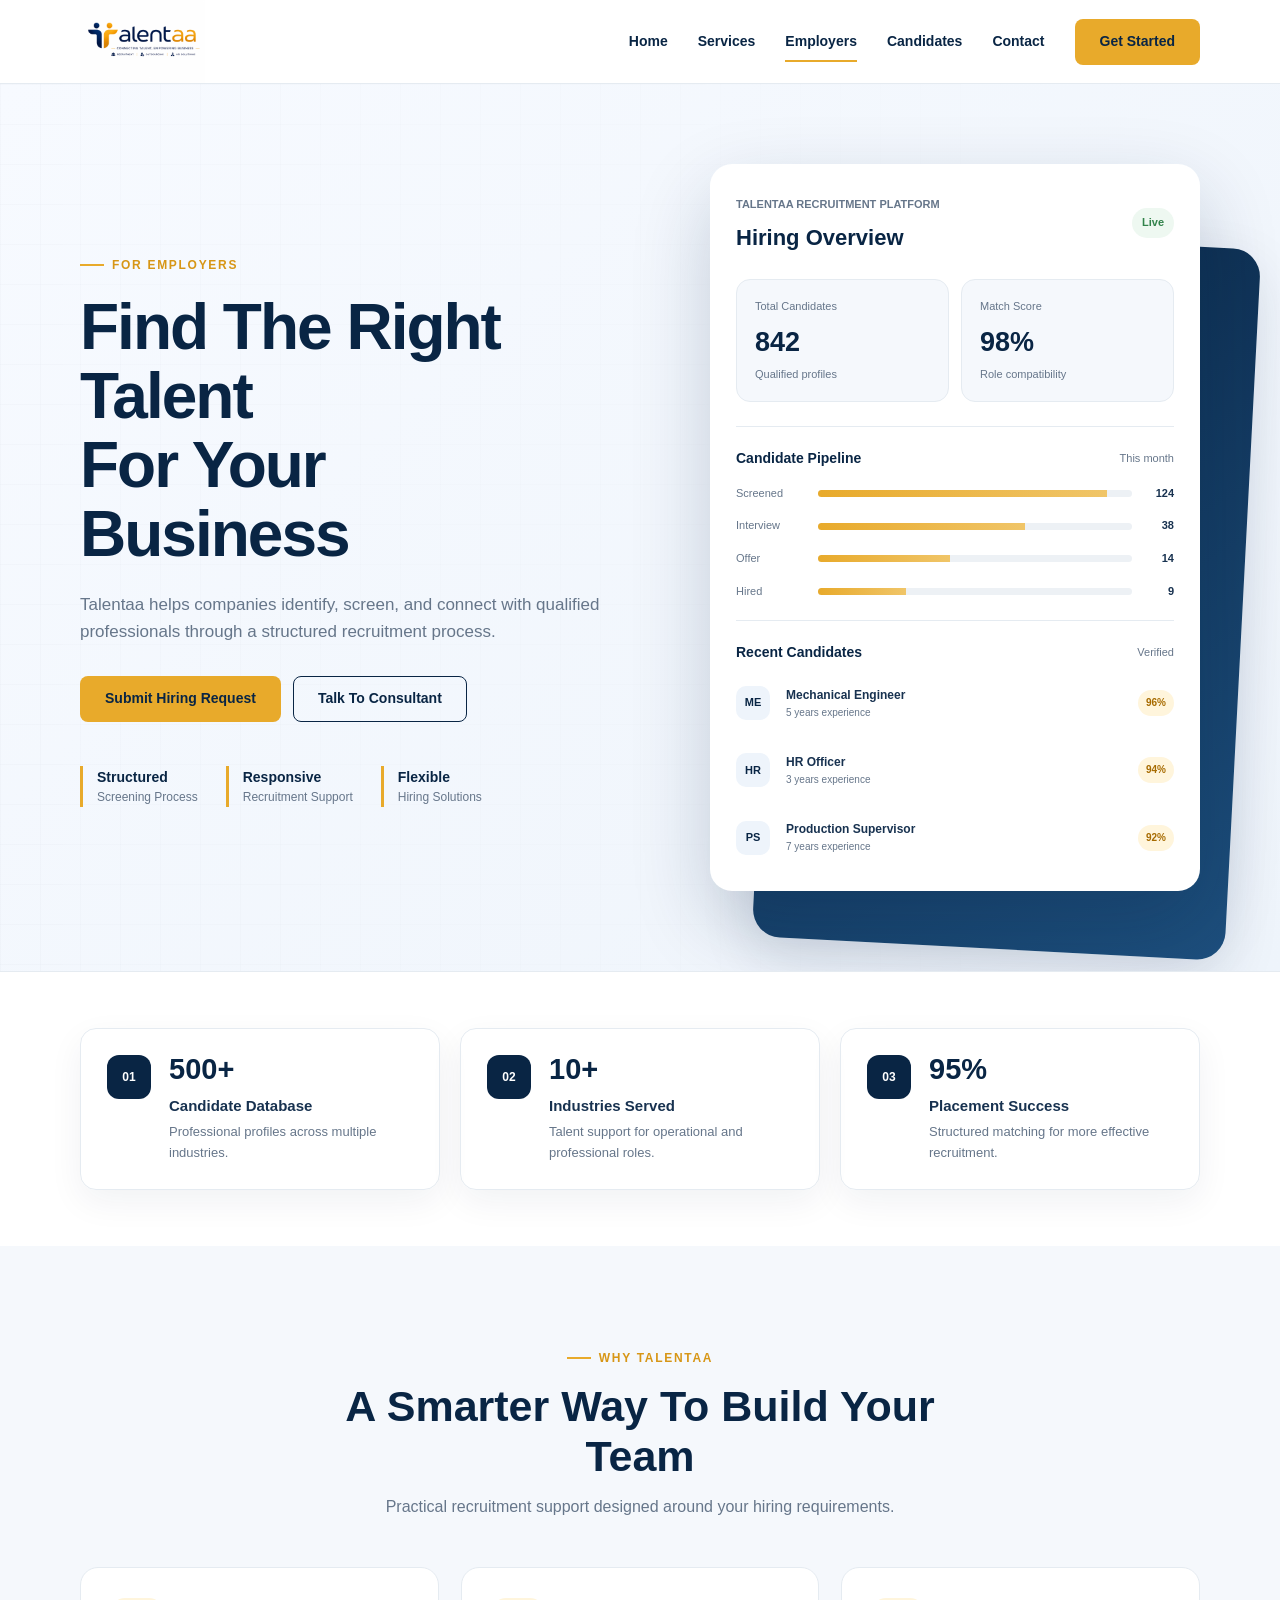
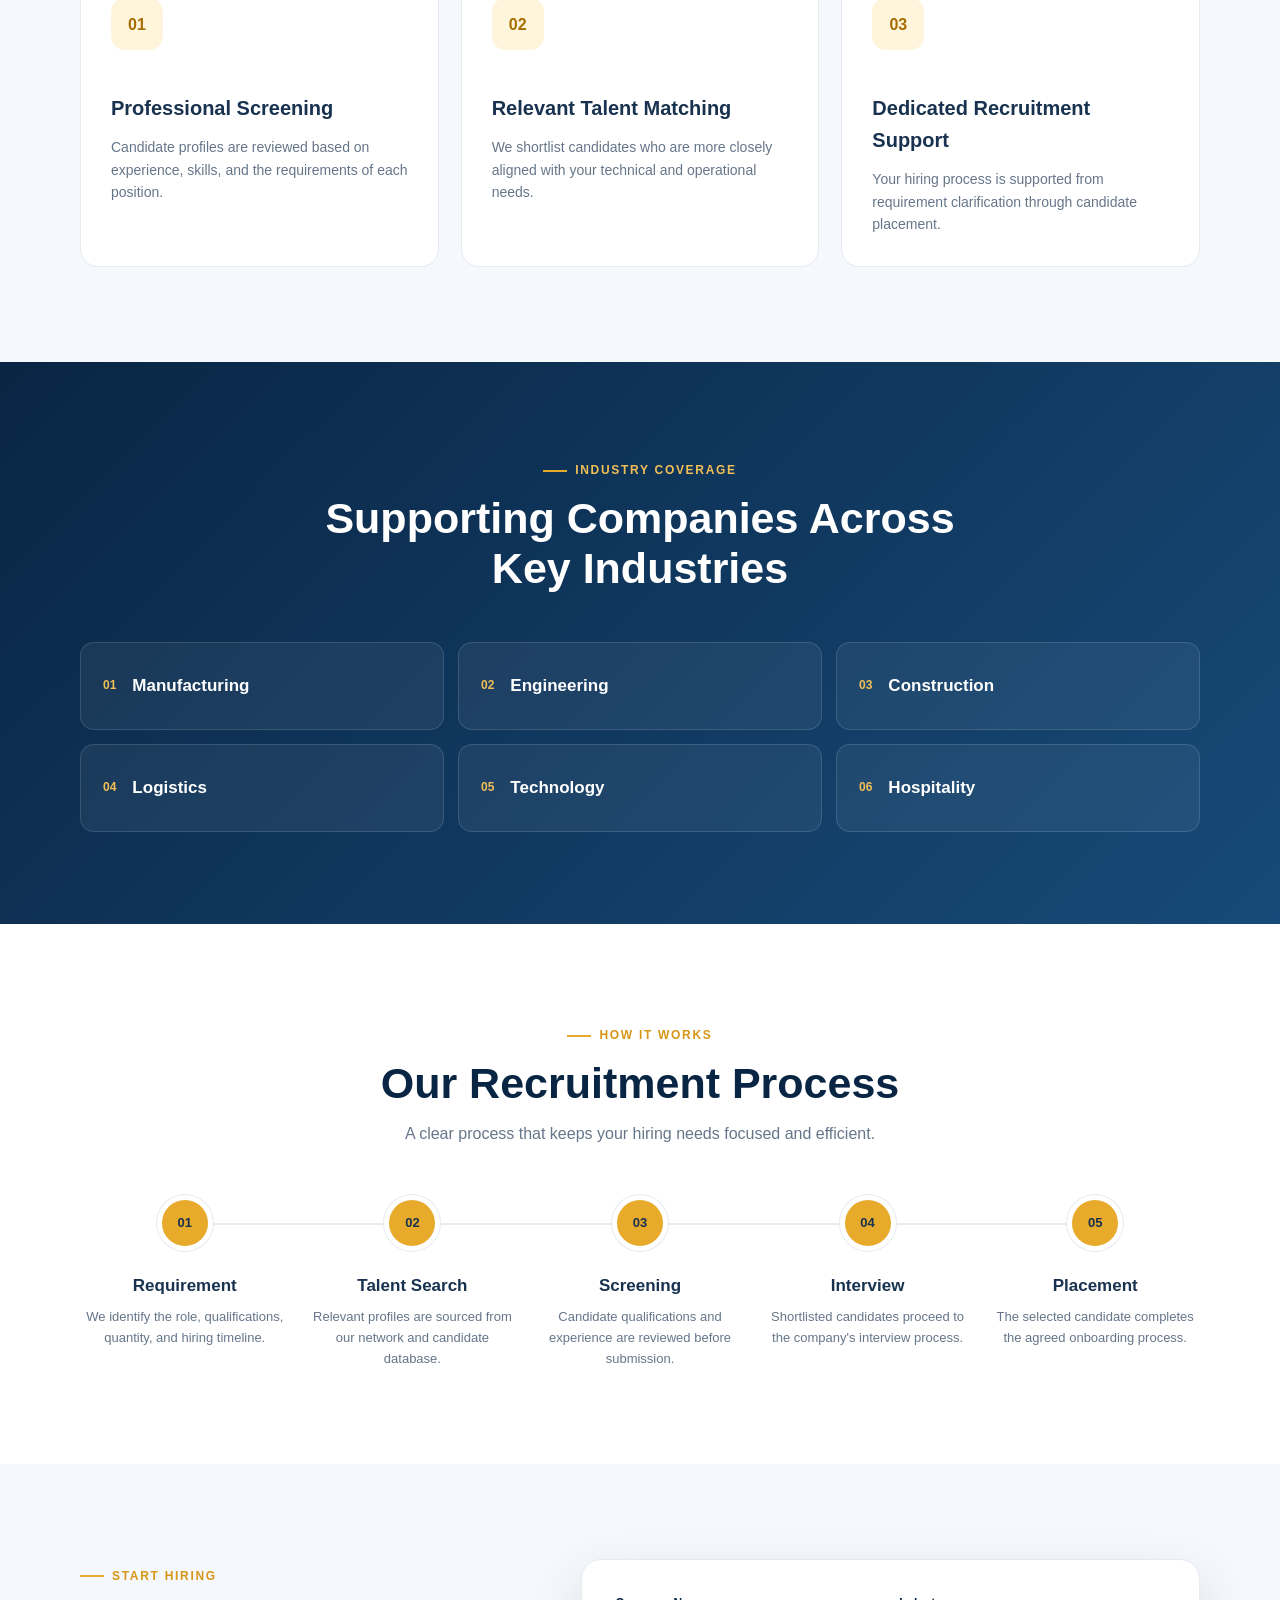
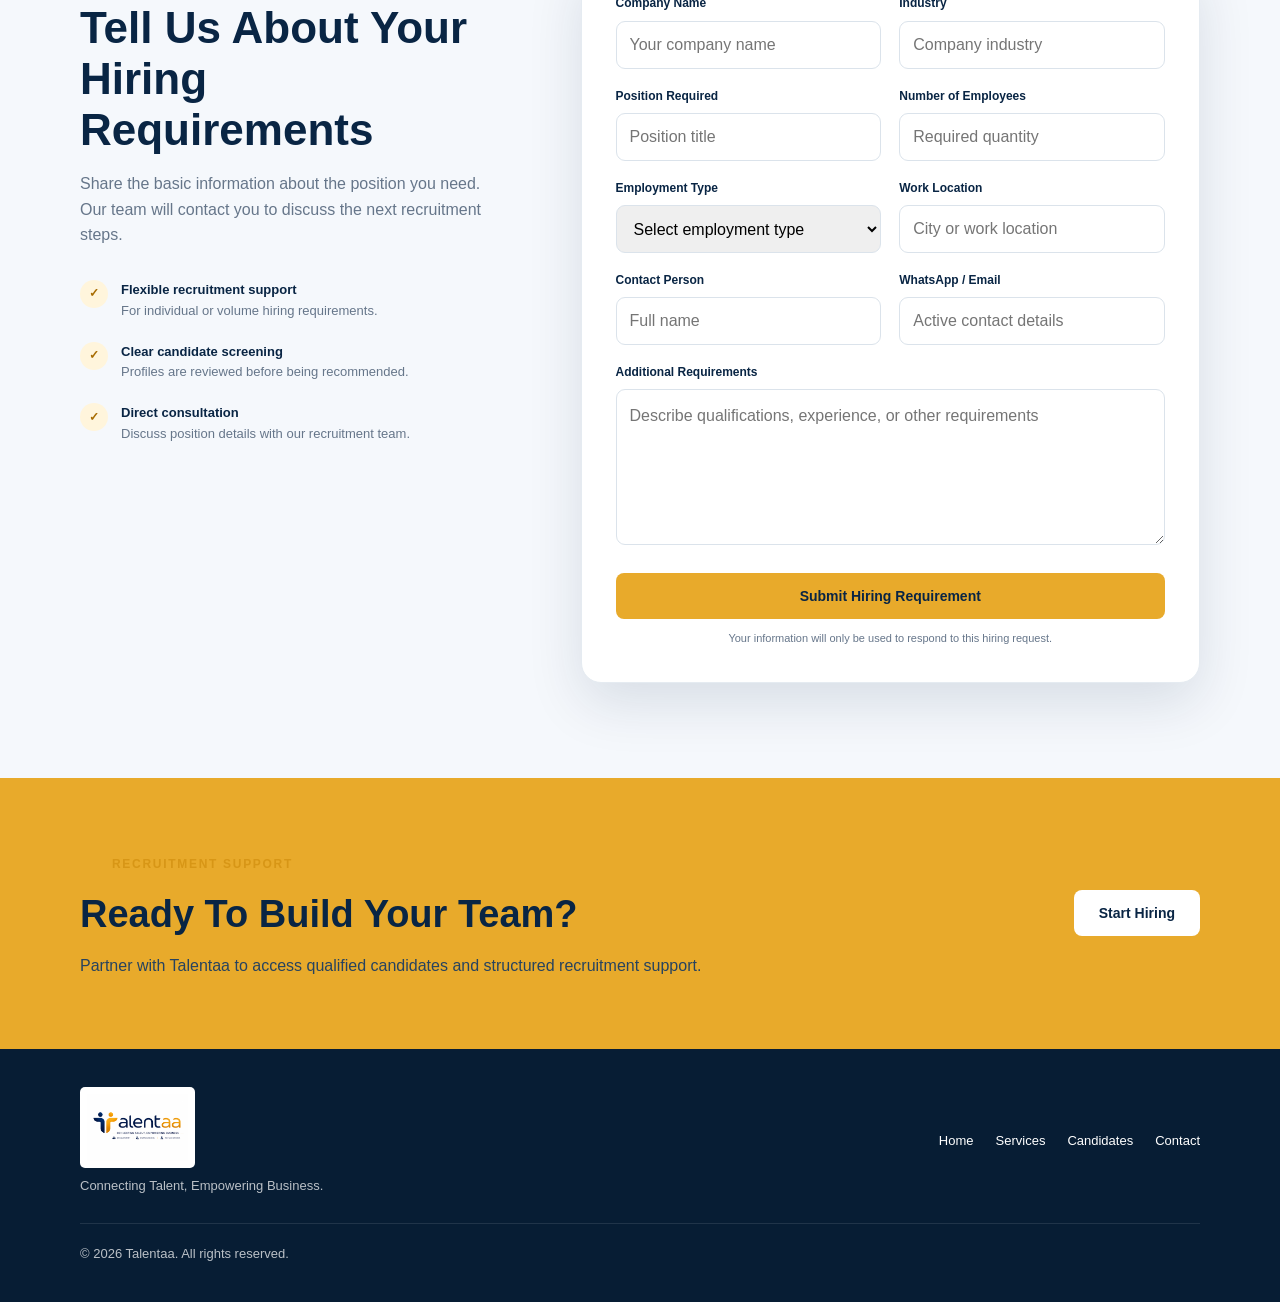
==== commit a3113bc0: "Add files via upload" ====
--- a/employers.html
+++ b/employers.html
@@ -1,514 +1,98 @@
 <!DOCTYPE html>
 <html lang="en">
-
 <head>
-
-<meta charset="UTF-8">
-<meta name="viewport" content="width=device-width, initial-scale=1.0">
-
-<title>Talentaa | Employers</title>
-
-<link rel="stylesheet" href="style.css">
-
+  <meta charset="UTF-8">
+  <meta name="viewport" content="width=device-width, initial-scale=1.0">
+  <meta name="description" content="Talentaa helps companies find qualified candidates through structured recruitment, screening, and talent matching.">
+  <title>Talentaa | Employers</title>
+  <link rel="stylesheet" href="employers.css">
 </head>
-
 <body>
-
-<header>
-
-<div class="container nav">
-
-<a href="index.html">
-<img src="logo.jpg" class="logo" alt="Talentaa">
-</a>
-
-<nav>
-
-<a href="index.html">Home</a>
-<a href="services.html">Services</a>
-<a href="employers.html">Employers</a>
-<a href="candidates.html">Candidates</a>
-<a href="contact.html">Contact</a>
-
-</nav>
-
-<a href="#requirement" class="btn">
-Get Started
-</a>
-
-</div>
-
+<header class="site-header">
+  <div class="container nav">
+    <a href="index.html" class="brand"><img src="logo.jpg" alt="Talentaa"></a>
+    <button class="menu-toggle" type="button" aria-label="Open navigation" aria-expanded="false"><span></span><span></span><span></span></button>
+    <nav class="main-nav">
+      <a href="index.html">Home</a><a href="services.html">Services</a><a href="employers.html" class="active">Employers</a><a href="candidates.html">Candidates</a><a href="contact.html">Contact</a>
+    </nav>
+    <a href="#hiring-form" class="btn btn-primary nav-cta">Get Started</a>
+  </div>
 </header>
-
-
-<!-- HERO -->
-
-<section class="inner-hero">
-
-<div class="container hero-flex">
-
-<div>
-
-<span>FOR EMPLOYERS</span>
-
-<h1>
-Find The Right Talent
-For Your Business
-</h1>
-
-<p>
-Talentaa helps companies discover qualified professionals through structured recruitment, professional screening, candidate matching, and workforce solutions.
-</p>
-
-<div class="buttons">
-
-<a href="#requirement" class="btn">
-Submit Hiring Request
-</a>
-
-<a href="contact.html" class="btn secondary">
-Talk To Consultant
-</a>
-
-</div>
-
-</div>
-
-
-<div class="hero-image-box">
-
-<div class="mini-card">
-
-<h3>
-Talentaa Recruitment Platform
-</h3>
-
-<p>
-Qualified candidates ready for your review.
-</p>
-
-<hr>
-
-<div style="display:flex;justify-content:space-between;margin:20px 0">
-
-<div>
-
-<h2 style="margin:0;color:#092544;">98%</h2>
-
-<small>Match Score</small>
-
-</div>
-
-<div>
-
-<h2 style="margin:0;color:#092544;">24H</h2>
-
-<small>Response</small>
-
-</div>
-
-</div>
-
-<div style="font-size:14px;line-height:2">
-
-✓ Skills Verified
-
-<br>
-
-✓ Interview Ready
-
-<br>
-
-✓ Reference Checked
-
-<br>
-
-✓ Available Immediately
-
-</div>
-
-</div>
-
-</div>
-
-</div>
-
+<main>
+<section class="hero">
+  <div class="hero-pattern"></div>
+  <div class="container hero-grid">
+    <div class="hero-copy">
+      <span class="eyebrow">FOR EMPLOYERS</span>
+      <h1>Find The Right Talent<br>For Your Business</h1>
+      <p>Talentaa helps companies identify, screen, and connect with qualified professionals through a structured recruitment process.</p>
+      <div class="hero-actions"><a href="#hiring-form" class="btn btn-primary">Submit Hiring Request</a><a href="contact.html" class="btn btn-outline">Talk To Consultant</a></div>
+      <div class="hero-trust">
+        <div class="trust-item"><strong>Structured</strong><span>Screening Process</span></div>
+        <div class="trust-item"><strong>Responsive</strong><span>Recruitment Support</span></div>
+        <div class="trust-item"><strong>Flexible</strong><span>Hiring Solutions</span></div>
+      </div>
+    </div>
+    <div class="dashboard-wrap">
+      <div class="dashboard">
+        <div class="dashboard-head"><div><span class="dashboard-label">Talentaa Recruitment Platform</span><h3>Hiring Overview</h3></div><span class="status-dot">Live</span></div>
+        <div class="metric-grid"><div class="metric"><span>Total Candidates</span><strong>842</strong><small>Qualified profiles</small></div><div class="metric"><span>Match Score</span><strong>98%</strong><small>Role compatibility</small></div></div>
+        <div class="pipeline">
+          <div class="section-title"><h4>Candidate Pipeline</h4><span>This month</span></div>
+          <div class="pipeline-row"><span>Screened</span><div class="bar"><i style="width:92%"></i></div><b>124</b></div>
+          <div class="pipeline-row"><span>Interview</span><div class="bar"><i style="width:66%"></i></div><b>38</b></div>
+          <div class="pipeline-row"><span>Offer</span><div class="bar"><i style="width:42%"></i></div><b>14</b></div>
+          <div class="pipeline-row"><span>Hired</span><div class="bar"><i style="width:28%"></i></div><b>9</b></div>
+        </div>
+        <div class="recent">
+          <div class="section-title"><h4>Recent Candidates</h4><span>Verified</span></div>
+          <div class="candidate"><span class="avatar">ME</span><div><b>Mechanical Engineer</b><small>5 years experience</small></div><span class="match">96%</span></div>
+          <div class="candidate"><span class="avatar">HR</span><div><b>HR Officer</b><small>3 years experience</small></div><span class="match">94%</span></div>
+          <div class="candidate"><span class="avatar">PS</span><div><b>Production Supervisor</b><small>7 years experience</small></div><span class="match">92%</span></div>
+        </div>
+      </div>
+    </div>
+  </div>
 </section>
-
-
-
-<!-- TRUST -->
-
-<section>
-
-<div class="container">
-
-<div class="cards">
-
-<div class="card">
-
-<h2>500+</h2>
-
-<h3>Candidate Database</h3>
-
-<p>
-Qualified professionals from multiple industries.
-</p>
-
-</div>
-
-
-<div class="card">
-
-<h2>10+</h2>
-
-<h3>Industries</h3>
-
-<p>
-Manufacturing, Construction, IT, Engineering and more.
-</p>
-
-</div>
-
-
-<div class="card">
-
-<h2>95%</h2>
-
-<h3>Placement Success</h3>
-
-<p>
-High success rate through structured recruitment.
-</p>
-
-</div>
-
-</div>
-
-</div>
-
-</section>
-
-
-
-<!-- WHY -->
-
-<section>
-
-<div class="container">
-
-<h2>
-Why Companies Choose Talentaa
-</h2>
-
-<div class="cards">
-
-<div class="card">
-
-<h3>
-01
-</h3>
-
-<h4>
-Professional Screening
-</h4>
-
-<p>
-Every candidate is screened before being presented to clients.
-</p>
-
-</div>
-
-
-<div class="card">
-
-<h3>
-02
-</h3>
-
-<h4>
-Talent Matching
-</h4>
-
-<p>
-We recommend candidates that fit your technical and cultural requirements.
-</p>
-
-</div>
-
-
-<div class="card">
-
-<h3>
-03
-</h3>
-
-<h4>
-Recruitment Support
-</h4>
-
-<p>
-Supporting companies from hiring request until successful placement.
-</p>
-
-</div>
-
-</div>
-
-</div>
-
-</section>
-
-
-
-<!-- PROCESS -->
-
-<section class="process-section">
-
-<div class="container">
-
-<h2>
-Our Recruitment Process
-</h2>
-
-<div class="process">
-
-<div>
-
-<b>01</b>
-
-Requirement
-
-</div>
-
-<div>
-
-<b>02</b>
-
-Candidate Search
-
-</div>
-
-<div>
-
-<b>03</b>
-
-Screening
-
-</div>
-
-<div>
-
-<b>04</b>
-
-Interview
-
-</div>
-
-<div>
-
-<b>05</b>
-
-Placement
-
-</div>
-
-</div>
-
-</div>
-
-</section>
-
-
-
-<!-- INDUSTRIES -->
-
-<section>
-
-<div class="container">
-
-<h2>
-Industries We Serve
-</h2>
-
-<div class="cards">
-
-<div class="card">
-
-<h3>
-Manufacturing
-</h3>
-
-<p>
-Production, Operators, Supervisors, Managers.
-</p>
-
-</div>
-
-
-<div class="card">
-
-<h3>
-Engineering
-</h3>
-
-<p>
-Mechanical, Electrical, Civil & Project Engineers.
-</p>
-
-</div>
-
-
-<div class="card">
-
-<h3>
-Information Technology
-</h3>
-
-<p>
-Programmers, IT Support, Network, System Analyst.
-</p>
-
-</div>
-
-</div>
-
-</div>
-
-</section>
-
-
-
-<!-- FORM -->
-
-<section id="requirement">
-
-<div class="container form-layout">
-
-<div>
-
-<h2>
-Submit Your Hiring Requirement
-</h2>
-
-<p>
-
-Tell us your hiring needs and our consultant will contact you shortly.
-
-</p>
-
-<ul>
-
-<li>Professional recruitment</li>
-
-<li>Executive search</li>
-
-<li>Mass hiring</li>
-
-<li>Outsourcing manpower</li>
-
-</ul>
-
-</div>
-
-
-<div class="form-card">
-
-<input type="text" placeholder="Company Name">
-
-<input type="text" placeholder="Industry">
-
-<input type="text" placeholder="Position Required">
-
-<input type="number" placeholder="Number of Employees">
-
-<select>
-
-<option>
-Employment Type
-</option>
-
-<option>
-Permanent
-</option>
-
-<option>
-Contract
-</option>
-
-<option>
-Outsourcing
-</option>
-
-</select>
-
-<input type="text" placeholder="Location">
-
-<input type="text" placeholder="Required Experience">
-
-<input type="text" placeholder="Contact Person">
-
-<input type="email" placeholder="Email">
-
-<input type="text" placeholder="WhatsApp Number">
-
-<button class="btn" style="width:100%;">
-Submit Requirement
-</button>
-
-</div>
-
-</div>
-
-</section>
-
-
-
-<!-- CTA -->
-
-<section class="cta">
-
-<div class="container">
-
-<h2>
-Ready To Build Your Team?
-</h2>
-
-<p>
-
-Partner with Talentaa and access qualified candidates faster.
-
-</p>
-
-<br>
-
-<a href="contact.html" class="btn">
-
-Contact Talentaa
-
-</a>
-
-</div>
-
-</section>
-
-
-
-<footer>
-
-<div class="container">
-
-<p>
-
-© 2026 Talentaa Recruitment.
-Connecting Talent, Empowering Business.
-
-</p>
-
-</div>
-
-</footer>
-
+<section class="stats-section"><div class="container stats-grid">
+  <article class="stat-card"><div class="stat-icon">01</div><div><strong>500+</strong><h3>Candidate Database</h3><p>Professional profiles across multiple industries.</p></div></article>
+  <article class="stat-card"><div class="stat-icon">02</div><div><strong>10+</strong><h3>Industries Served</h3><p>Talent support for operational and professional roles.</p></div></article>
+  <article class="stat-card"><div class="stat-icon">03</div><div><strong>95%</strong><h3>Placement Success</h3><p>Structured matching for more effective recruitment.</p></div></article>
+</div></section>
+<section class="section why-section"><div class="container"><div class="section-heading"><span class="eyebrow">WHY TALENTAA</span><h2>A Smarter Way To Build Your Team</h2><p>Practical recruitment support designed around your hiring requirements.</p></div><div class="feature-grid">
+  <article class="feature-card"><span class="feature-number">01</span><h3>Professional Screening</h3><p>Candidate profiles are reviewed based on experience, skills, and the requirements of each position.</p></article>
+  <article class="feature-card"><span class="feature-number">02</span><h3>Relevant Talent Matching</h3><p>We shortlist candidates who are more closely aligned with your technical and operational needs.</p></article>
+  <article class="feature-card"><span class="feature-number">03</span><h3>Dedicated Recruitment Support</h3><p>Your hiring process is supported from requirement clarification through candidate placement.</p></article>
+</div></div></section>
+<section class="industry-section"><div class="container"><div class="section-heading light-heading"><span class="eyebrow">INDUSTRY COVERAGE</span><h2>Supporting Companies Across Key Industries</h2></div><div class="industry-grid">
+  <div class="industry-item"><span>01</span><h3>Manufacturing</h3></div><div class="industry-item"><span>02</span><h3>Engineering</h3></div><div class="industry-item"><span>03</span><h3>Construction</h3></div><div class="industry-item"><span>04</span><h3>Logistics</h3></div><div class="industry-item"><span>05</span><h3>Technology</h3></div><div class="industry-item"><span>06</span><h3>Hospitality</h3></div>
+</div></div></section>
+<section class="section process-section"><div class="container"><div class="section-heading"><span class="eyebrow">HOW IT WORKS</span><h2>Our Recruitment Process</h2><p>A clear process that keeps your hiring needs focused and efficient.</p></div><div class="process-line">
+  <article class="process-step"><span>01</span><h3>Requirement</h3><p>We identify the role, qualifications, quantity, and hiring timeline.</p></article>
+  <article class="process-step"><span>02</span><h3>Talent Search</h3><p>Relevant profiles are sourced from our network and candidate database.</p></article>
+  <article class="process-step"><span>03</span><h3>Screening</h3><p>Candidate qualifications and experience are reviewed before submission.</p></article>
+  <article class="process-step"><span>04</span><h3>Interview</h3><p>Shortlisted candidates proceed to the company's interview process.</p></article>
+  <article class="process-step"><span>05</span><h3>Placement</h3><p>The selected candidate completes the agreed onboarding process.</p></article>
+</div></div></section>
+<section class="form-section" id="hiring-form"><div class="container form-grid"><div class="form-copy"><span class="eyebrow">START HIRING</span><h2>Tell Us About Your Hiring Requirements</h2><p>Share the basic information about the position you need. Our team will contact you to discuss the next recruitment steps.</p><div class="form-benefits">
+  <div><span>✓</span><p><b>Flexible recruitment support</b><br>For individual or volume hiring requirements.</p></div>
+  <div><span>✓</span><p><b>Clear candidate screening</b><br>Profiles are reviewed before being recommended.</p></div>
+  <div><span>✓</span><p><b>Direct consultation</b><br>Discuss position details with our recruitment team.</p></div>
+</div></div>
+<form class="hiring-form" action="#" method="post"><div class="field-grid">
+<label><span>Company Name</span><input type="text" name="company" placeholder="Your company name" required></label>
+<label><span>Industry</span><input type="text" name="industry" placeholder="Company industry" required></label>
+<label><span>Position Required</span><input type="text" name="position" placeholder="Position title" required></label>
+<label><span>Number of Employees</span><input type="number" name="quantity" min="1" placeholder="Required quantity" required></label>
+<label><span>Employment Type</span><select name="employment_type" required><option value="">Select employment type</option><option>Permanent</option><option>Contract</option><option>Outsourcing</option><option>Project Based</option></select></label>
+<label><span>Work Location</span><input type="text" name="location" placeholder="City or work location" required></label>
+<label><span>Contact Person</span><input type="text" name="contact_person" placeholder="Full name" required></label>
+<label><span>WhatsApp / Email</span><input type="text" name="contact" placeholder="Active contact details" required></label>
+</div><label class="full-field"><span>Additional Requirements</span><textarea name="requirements" rows="5" placeholder="Describe qualifications, experience, or other requirements"></textarea></label><button type="submit" class="btn btn-primary submit-btn">Submit Hiring Requirement</button><small class="privacy-note">Your information will only be used to respond to this hiring request.</small></form>
+</div></section>
+<section class="final-cta"><div class="container cta-inner"><div><span class="eyebrow">RECRUITMENT SUPPORT</span><h2>Ready To Build Your Team?</h2><p>Partner with Talentaa to access qualified candidates and structured recruitment support.</p></div><a href="#hiring-form" class="btn btn-light">Start Hiring</a></div></section>
+</main>
+<footer class="site-footer"><div class="container footer-inner"><div><img src="logo.jpg" alt="Talentaa"><p>Connecting Talent, Empowering Business.</p></div><div class="footer-links"><a href="index.html">Home</a><a href="services.html">Services</a><a href="candidates.html">Candidates</a><a href="contact.html">Contact</a></div><p class="copyright">© 2026 Talentaa. All rights reserved.</p></div></footer>
+<script>const toggle=document.querySelector('.menu-toggle');const nav=document.querySelector('.main-nav');toggle.addEventListener('click',()=>{const open=nav.classList.toggle('open');toggle.setAttribute('aria-expanded',open?'true':'false');});</script>
 </body>
-
 </html>
--- a/employers.css
+++ b/employers.css
@@ -0,0 +1 @@
+*{box-sizing:border-box}:root{--navy:#092544;--blue:#1d4f7d;--orange:#e8aa2b;--orange-dark:#d79616;--text:#183250;--muted:#66768a;--line:#e5ebf1;--soft:#f5f8fc;--shadow:0 20px 55px rgba(9,37,68,.12)}html{scroll-behavior:smooth}body{margin:0;font-family:Arial,Helvetica,sans-serif;color:var(--text);background:#fff;line-height:1.6}img{max-width:100%;display:block}a{color:inherit;text-decoration:none}button,input,select,textarea{font:inherit}.container{width:min(1120px,90%);margin:auto}.site-header{position:sticky;top:0;z-index:1000;background:rgba(255,255,255,.96);border-bottom:1px solid var(--line);backdrop-filter:blur(12px)}.nav{min-height:76px;display:flex;align-items:center;justify-content:space-between;gap:30px}.brand img{width:125px}.main-nav{display:flex;align-items:center;justify-content:center;gap:30px;margin-left:auto}.main-nav a{position:relative;font-size:14px;font-weight:700;color:var(--navy);padding:28px 0}.main-nav a:after{content:"";position:absolute;left:0;bottom:19px;width:0;height:2px;background:var(--orange);transition:.25s}.main-nav a:hover:after,.main-nav a.active:after{width:100%}.btn{min-height:46px;display:inline-flex;align-items:center;justify-content:center;padding:0 24px;border:1px solid transparent;border-radius:8px;font-weight:700;font-size:14px;cursor:pointer;transition:.25s}.btn-primary{color:var(--navy);background:var(--orange)}.btn-primary:hover{background:var(--orange-dark);transform:translateY(-2px)}.btn-outline{border-color:var(--navy);color:var(--navy)}.btn-outline:hover{color:#fff;background:var(--navy)}.btn-light{background:#fff;color:var(--navy)}.menu-toggle{display:none;width:42px;height:42px;padding:9px;background:#fff;border:1px solid var(--line);border-radius:8px}.menu-toggle span{display:block;width:100%;height:2px;margin:5px 0;background:var(--navy)}.hero{position:relative;overflow:hidden;background:linear-gradient(135deg,#f7faff,#eef4fb);border-bottom:1px solid var(--line)}.hero-pattern{position:absolute;inset:0;opacity:.4;background-image:linear-gradient(rgba(9,37,68,.04) 1px,transparent 1px),linear-gradient(90deg,rgba(9,37,68,.04) 1px,transparent 1px);background-size:40px 40px;mask-image:linear-gradient(to right,#000,transparent)}.hero-grid{position:relative;min-height:620px;padding:80px 0;display:grid;grid-template-columns:1fr 1fr;align-items:center;gap:70px}.eyebrow{display:inline-flex;align-items:center;gap:8px;color:var(--orange-dark);font-size:12px;font-weight:800;letter-spacing:1.7px}.eyebrow:before{content:"";width:24px;height:2px;background:var(--orange)}.hero-copy h1{margin:18px 0 22px;color:var(--navy);font-size:clamp(42px,5vw,64px);line-height:1.08;letter-spacing:-2px}.hero-copy>p{margin:0;color:var(--muted);font-size:17px}.hero-actions{display:flex;flex-wrap:wrap;gap:12px;margin-top:30px}.hero-trust{display:flex;flex-wrap:wrap;gap:28px;margin-top:44px}.trust-item{padding-left:14px;border-left:3px solid var(--orange)}.trust-item strong,.trust-item span{display:block}.trust-item strong{color:var(--navy);font-size:14px}.trust-item span{color:var(--muted);font-size:12px}.dashboard-wrap{position:relative}.dashboard-wrap:before{content:"";position:absolute;inset:10% -8% -8% 18%;background:linear-gradient(145deg,var(--navy),var(--blue));border-radius:28px;transform:rotate(3deg);box-shadow:var(--shadow)}.dashboard{position:relative;z-index:2;max-width:490px;margin-left:auto;padding:26px;background:#fff;border-radius:22px;box-shadow:0 30px 80px rgba(9,37,68,.2)}.dashboard-head,.section-title,.candidate{display:flex;align-items:center;justify-content:space-between;gap:16px}.dashboard-label{color:var(--muted);font-size:11px;font-weight:700;text-transform:uppercase}.dashboard h3{margin:4px 0 0;color:var(--navy);font-size:22px}.status-dot{padding:6px 10px;border-radius:999px;background:#eef8f1;color:#32834b;font-size:11px;font-weight:800}.metric-grid{display:grid;grid-template-columns:repeat(2,1fr);gap:12px;margin:24px 0}.metric{padding:18px;background:var(--soft);border:1px solid var(--line);border-radius:14px}.metric span,.metric small{display:block;color:var(--muted);font-size:11px}.metric strong{display:block;margin:5px 0 2px;color:var(--navy);font-size:27px}.pipeline,.recent{padding-top:20px;border-top:1px solid var(--line)}.section-title h4{margin:0;color:var(--navy);font-size:14px}.section-title span{color:var(--muted);font-size:11px}.pipeline-row{display:grid;grid-template-columns:72px 1fr 32px;align-items:center;gap:10px;margin-top:15px;font-size:11px}.pipeline-row span{color:var(--muted)}.pipeline-row b{text-align:right}.bar{height:7px;overflow:hidden;background:#edf1f5;border-radius:999px}.bar i{display:block;height:100%;background:linear-gradient(90deg,var(--orange),#f0c568)}.recent{margin-top:20px}.candidate{margin-top:12px;padding:10px 0}.avatar{width:34px;height:34px;display:grid;place-items:center;flex:0 0 34px;border-radius:10px;background:#eef4fb;color:var(--navy);font-size:11px;font-weight:800}.candidate div{margin-right:auto}.candidate b,.candidate small{display:block}.candidate b{font-size:12px}.candidate small{color:var(--muted);font-size:10px}.match{padding:5px 8px;border-radius:999px;background:#fff5dc;color:#a76b00;font-size:10px;font-weight:800}.stats-section{padding:56px 0}.stats-grid{display:grid;grid-template-columns:repeat(3,1fr);gap:20px}.stat-card{display:flex;gap:18px;padding:26px;border:1px solid var(--line);border-radius:16px;box-shadow:0 12px 35px rgba(9,37,68,.06)}.stat-icon{width:44px;height:44px;display:grid;place-items:center;flex:0 0 44px;border-radius:12px;background:var(--navy);color:#fff;font-size:12px;font-weight:800}.stat-card strong{color:var(--navy);font-size:29px;line-height:1}.stat-card h3{margin:7px 0 4px;font-size:15px}.stat-card p{margin:0;color:var(--muted);font-size:13px}.section{padding:95px 0}.section-heading{max-width:680px;margin:0 auto 48px;text-align:center}.section-heading .eyebrow{justify-content:center}.section-heading h2{margin:14px 0 12px;color:var(--navy);font-size:clamp(31px,4vw,43px);line-height:1.16}.section-heading p{margin:0;color:var(--muted)}.why-section{background:var(--soft)}.feature-grid{display:grid;grid-template-columns:repeat(3,1fr);gap:22px}.feature-card{min-height:260px;padding:30px;border:1px solid var(--line);border-radius:18px;background:#fff;transition:.25s}.feature-card:hover{transform:translateY(-7px);box-shadow:var(--shadow)}.feature-number{width:52px;height:52px;display:grid;place-items:center;margin-bottom:42px;border-radius:14px;background:#fff5dc;color:#a66e00;font-weight:800}.feature-card h3{margin:0 0 12px;font-size:20px}.feature-card p{margin:0;color:var(--muted);font-size:14px}.industry-section{padding:92px 0;background:linear-gradient(135deg,var(--navy),#174a78)}.light-heading h2{color:#fff}.light-heading .eyebrow{color:#f1bf55}.industry-grid{display:grid;grid-template-columns:repeat(3,1fr);gap:14px}.industry-item{display:flex;align-items:center;gap:16px;min-height:88px;padding:20px 22px;border:1px solid rgba(255,255,255,.13);border-radius:14px;background:rgba(255,255,255,.06);color:#fff}.industry-item span{color:#f1bf55;font-size:12px;font-weight:800}.industry-item h3{margin:0;font-size:17px}.process-line{position:relative;display:grid;grid-template-columns:repeat(5,1fr);gap:18px}.process-line:before{content:"";position:absolute;top:28px;left:8%;right:8%;height:2px;background:var(--line)}.process-step{position:relative;z-index:2;text-align:center}.process-step span{width:56px;height:56px;display:grid;place-items:center;margin:0 auto 21px;border:5px solid #fff;border-radius:50%;background:var(--orange);box-shadow:0 0 0 1px var(--line);font-size:13px;font-weight:800}.process-step h3{margin:0 0 8px;font-size:17px}.process-step p{margin:0;color:var(--muted);font-size:13px}.form-section{padding:95px 0;background:var(--soft)}.form-grid{display:grid;grid-template-columns:.82fr 1.18fr;gap:70px;align-items:start}.form-copy h2{margin:16px 0;color:var(--navy);font-size:clamp(32px,4vw,44px);line-height:1.16}.form-copy>p{color:var(--muted)}.form-benefits{margin-top:32px}.form-benefits>div{display:flex;gap:13px;margin:20px 0}.form-benefits span{width:28px;height:28px;display:grid;place-items:center;flex:0 0 28px;border-radius:50%;background:#fff5dc;color:#a76b00;font-size:12px;font-weight:800}.form-benefits p{margin:0;color:var(--muted);font-size:13px}.form-benefits b{color:var(--navy)}.hiring-form{padding:34px;border:1px solid var(--line);border-radius:20px;background:#fff;box-shadow:var(--shadow)}.field-grid{display:grid;grid-template-columns:repeat(2,1fr);gap:18px}.hiring-form label{display:block}.hiring-form label>span{display:block;margin-bottom:7px;color:var(--navy);font-size:12px;font-weight:700}.hiring-form input,.hiring-form select,.hiring-form textarea{width:100%;border:1px solid #dbe3eb;border-radius:9px;outline:none}.hiring-form input,.hiring-form select{height:48px;padding:0 13px}.hiring-form textarea{padding:13px;resize:vertical}.full-field{margin-top:18px}.submit-btn{width:100%;margin-top:20px;border:0}.privacy-note{display:block;margin-top:11px;color:var(--muted);text-align:center;font-size:11px}.final-cta{padding:70px 0;background:var(--orange)}.cta-inner{display:flex;align-items:center;justify-content:space-between;gap:30px}.cta-inner h2{margin:10px 0 8px;color:var(--navy);font-size:38px}.cta-inner p{margin:0;color:#27435f}.site-footer{padding:38px 0;background:#071d34;color:rgba(255,255,255,.72)}.footer-inner{display:grid;grid-template-columns:1fr auto;align-items:center;gap:18px 30px}.footer-inner img{width:115px;padding:7px;border-radius:5px;background:#fff}.footer-inner p{margin:8px 0 0;font-size:13px}.footer-links{display:flex;gap:22px;color:#fff;font-size:13px}.copyright{grid-column:1/-1;padding-top:20px;border-top:1px solid rgba(255,255,255,.1)}@media(max-width:960px){.nav-cta{display:none}.hero-grid,.form-grid{grid-template-columns:1fr}.dashboard{margin:0 auto}.stats-grid,.feature-grid{grid-template-columns:1fr}.industry-grid{grid-template-columns:repeat(2,1fr)}.process-line{grid-template-columns:1fr;gap:30px}.process-line:before{display:none}.process-step{text-align:left;display:grid;grid-template-columns:56px 1fr;column-gap:16px}.process-step span{grid-row:1/3;margin:0}.cta-inner{align-items:flex-start;flex-direction:column}}@media(max-width:760px){.nav{min-height:68px}.brand img{width:105px}.menu-toggle{display:block;margin-left:auto}.main-nav{position:absolute;top:68px;left:0;right:0;display:none;padding:18px 5%;background:#fff;border-bottom:1px solid var(--line)}.main-nav.open{display:block}.main-nav a{display:block;padding:12px 0}.hero-grid{min-height:auto;padding:65px 0 85px;gap:55px}.hero-copy h1{font-size:40px;letter-spacing:-1px}.industry-grid,.field-grid{grid-template-columns:1fr}.section,.form-section,.industry-section{padding:75px 0}.hiring-form{padding:24px}.footer-inner{grid-template-columns:1fr}.copyright{grid-column:auto}}@media(max-width:480px){.hero-actions{flex-direction:column}.hero-actions .btn{width:100%}.metric-grid{grid-template-columns:1fr}.hero-trust{flex-direction:column}.cta-inner h2{font-size:31px}}
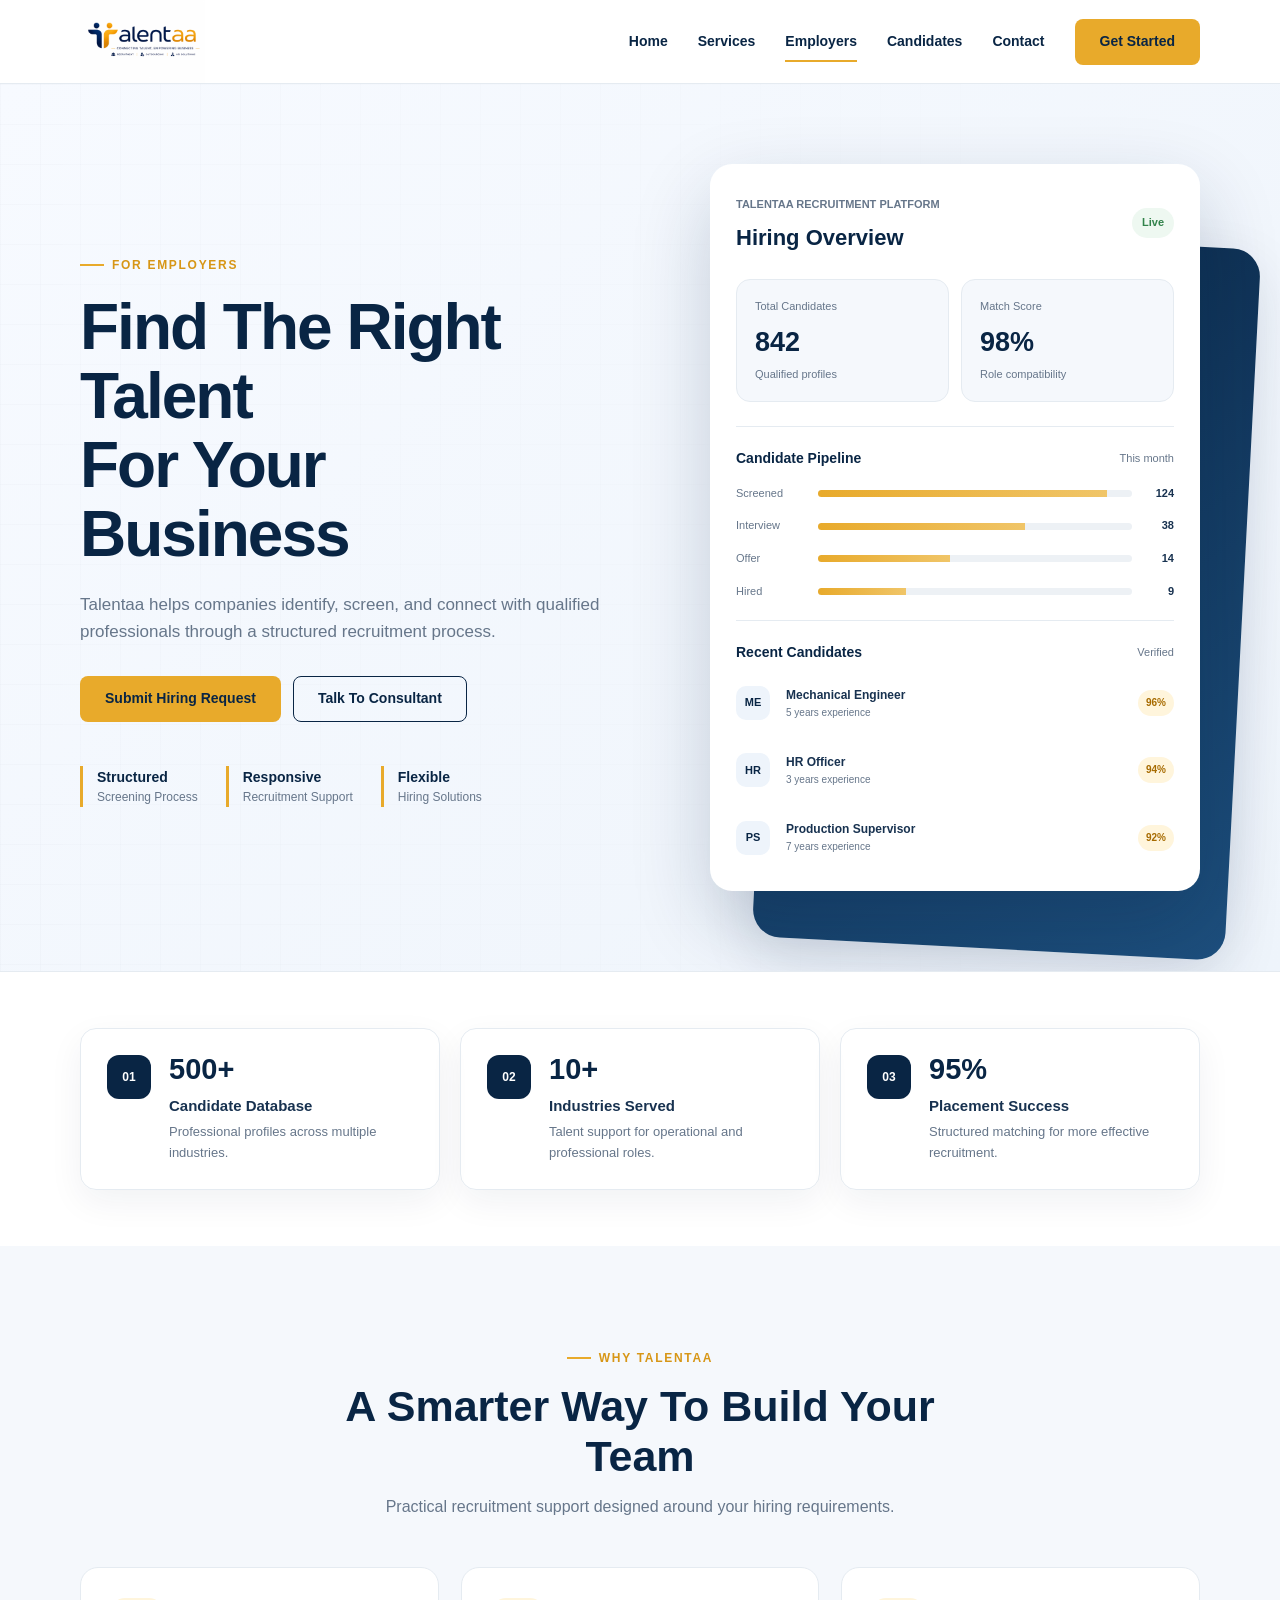
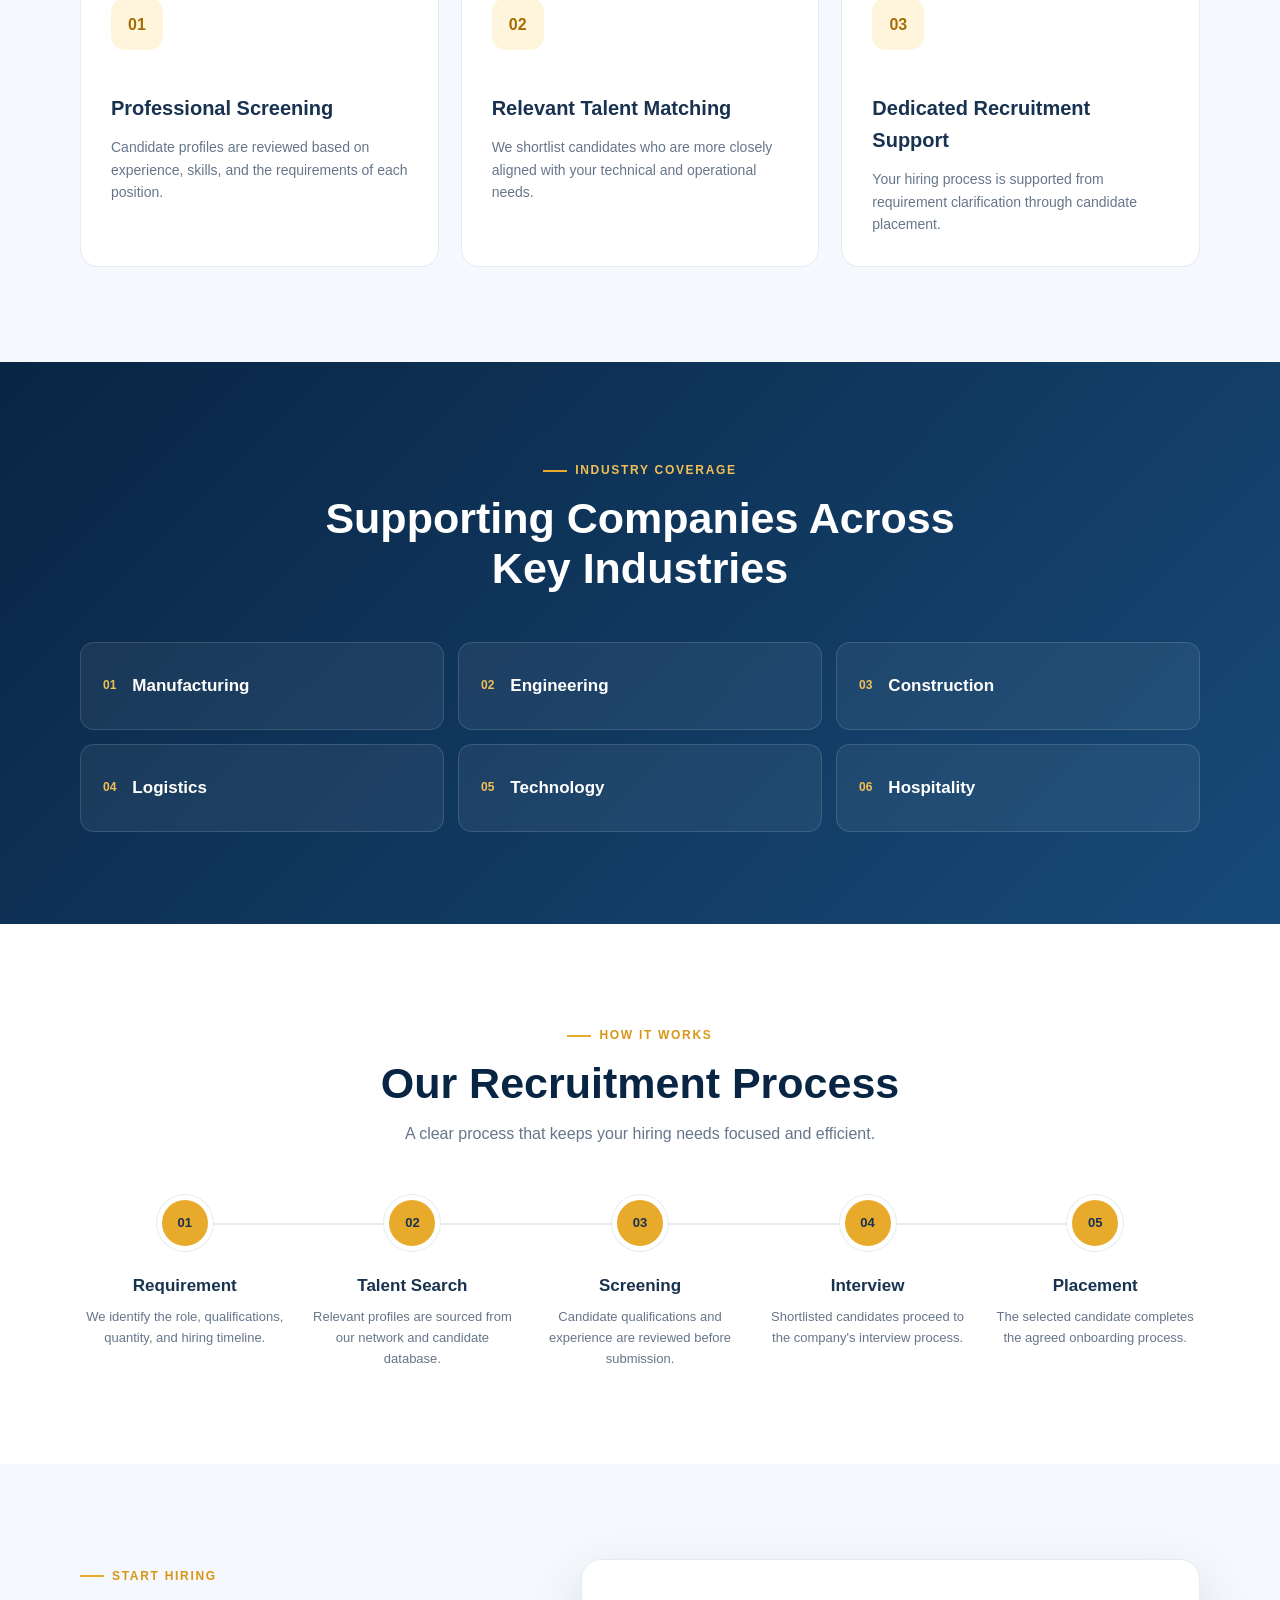
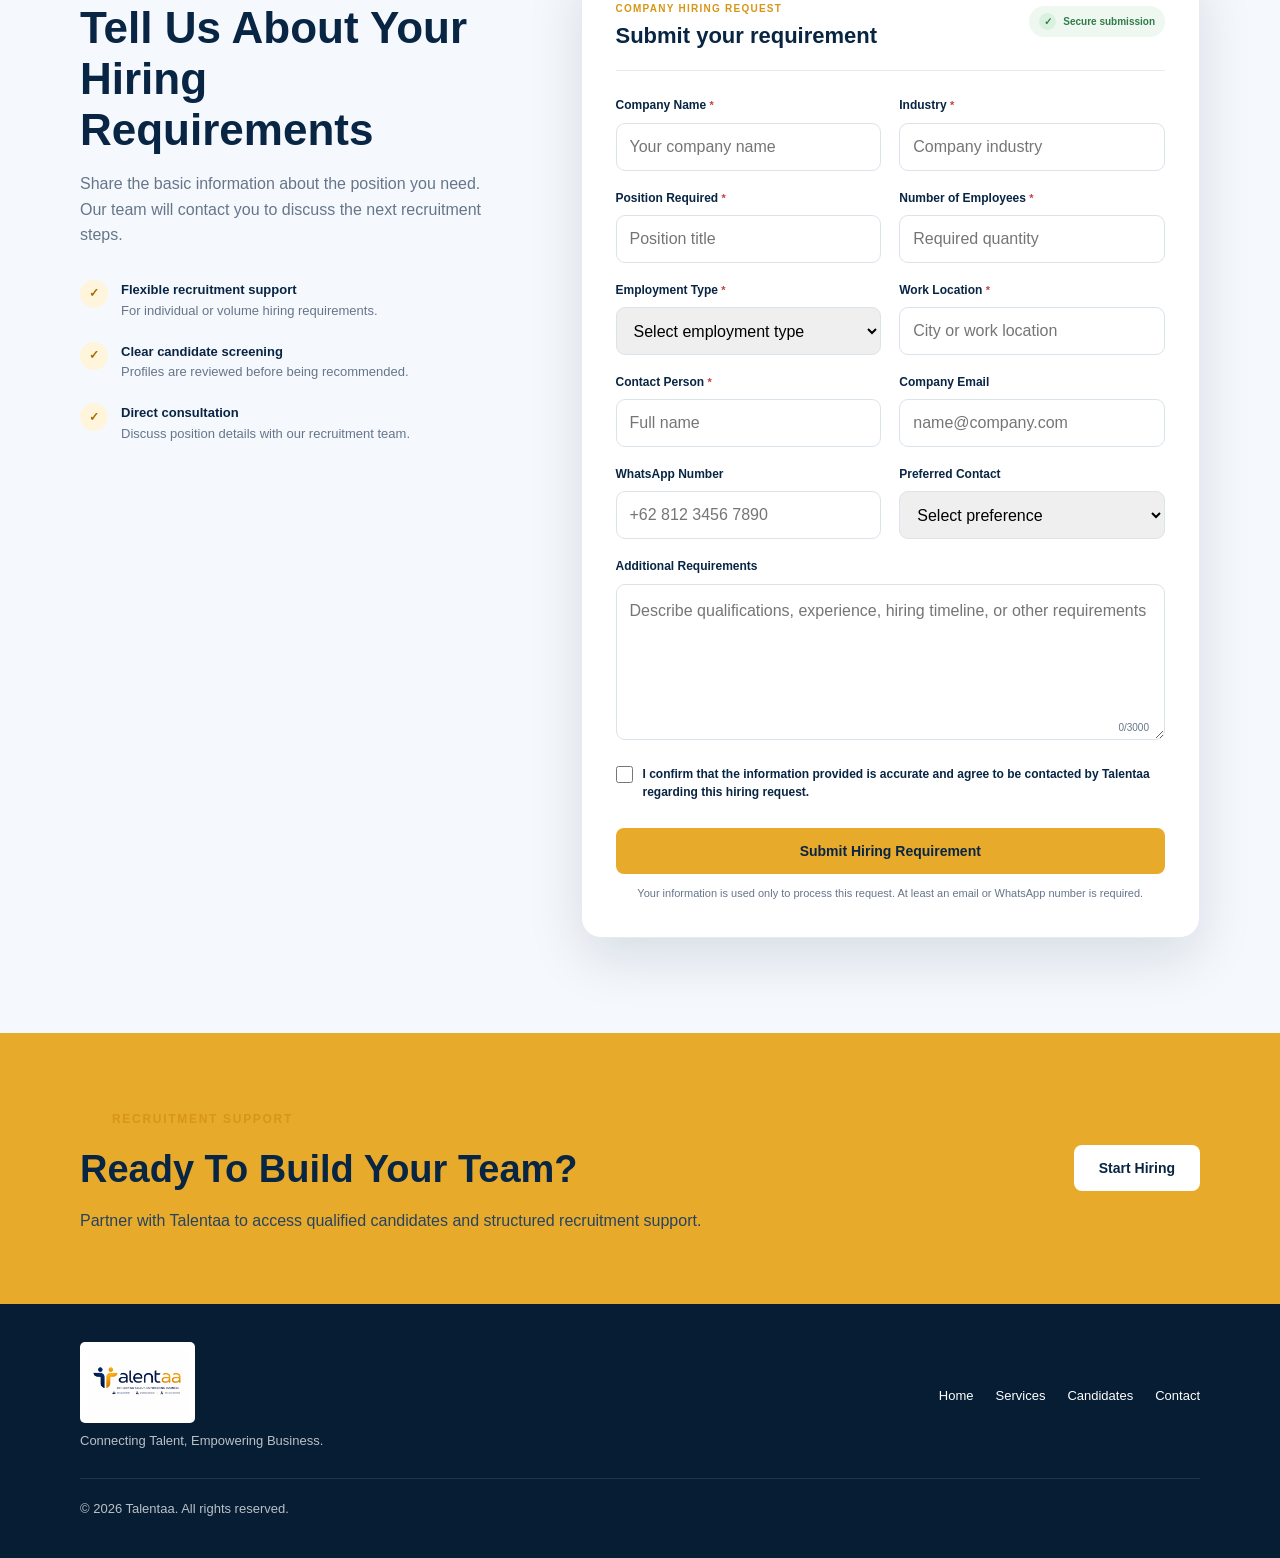
==== commit 74066905: "Add files via upload" ====
--- a/employers.html
+++ b/employers.html
@@ -79,20 +79,33 @@
   <div><span>✓</span><p><b>Clear candidate screening</b><br>Profiles are reviewed before being recommended.</p></div>
   <div><span>✓</span><p><b>Direct consultation</b><br>Discuss position details with our recruitment team.</p></div>
 </div></div>
-<form class="hiring-form" action="#" method="post"><div class="field-grid">
-<label><span>Company Name</span><input type="text" name="company" placeholder="Your company name" required></label>
-<label><span>Industry</span><input type="text" name="industry" placeholder="Company industry" required></label>
-<label><span>Position Required</span><input type="text" name="position" placeholder="Position title" required></label>
-<label><span>Number of Employees</span><input type="number" name="quantity" min="1" placeholder="Required quantity" required></label>
-<label><span>Employment Type</span><select name="employment_type" required><option value="">Select employment type</option><option>Permanent</option><option>Contract</option><option>Outsourcing</option><option>Project Based</option></select></label>
-<label><span>Work Location</span><input type="text" name="location" placeholder="City or work location" required></label>
-<label><span>Contact Person</span><input type="text" name="contact_person" placeholder="Full name" required></label>
-<label><span>WhatsApp / Email</span><input type="text" name="contact" placeholder="Active contact details" required></label>
-</div><label class="full-field"><span>Additional Requirements</span><textarea name="requirements" rows="5" placeholder="Describe qualifications, experience, or other requirements"></textarea></label><button type="submit" class="btn btn-primary submit-btn">Submit Hiring Requirement</button><small class="privacy-note">Your information will only be used to respond to this hiring request.</small></form>
+<form id="hiringForm" class="hiring-form" novalidate>
+  <div class="form-intro">
+    <div><span class="form-kicker">Company Hiring Request</span><h3>Submit your requirement</h3></div>
+    <span class="secure-badge">Secure submission</span>
+  </div>
+  <div class="field-grid">
+    <label><span>Company Name <b>*</b></span><input type="text" name="company" autocomplete="organization" placeholder="Your company name" required></label>
+    <label><span>Industry <b>*</b></span><input type="text" name="industry" placeholder="Company industry" required></label>
+    <label><span>Position Required <b>*</b></span><input type="text" name="position" placeholder="Position title" required></label>
+    <label><span>Number of Employees <b>*</b></span><input type="number" name="quantity" min="1" max="10000" inputmode="numeric" placeholder="Required quantity" required></label>
+    <label><span>Employment Type <b>*</b></span><select name="employment_type" required><option value="">Select employment type</option><option>Permanent</option><option>Contract</option><option>Outsourcing</option><option>Project Based</option><option>Internship</option></select></label>
+    <label><span>Work Location <b>*</b></span><input type="text" name="location" autocomplete="address-level2" placeholder="City or work location" required></label>
+    <label><span>Contact Person <b>*</b></span><input type="text" name="contact_person" autocomplete="name" placeholder="Full name" required></label>
+    <label><span>Company Email</span><input type="email" name="email" autocomplete="email" placeholder="name@company.com"></label>
+    <label><span>WhatsApp Number</span><input type="tel" name="whatsapp" autocomplete="tel" inputmode="tel" placeholder="+62 812 3456 7890"></label>
+    <label><span>Preferred Contact</span><select name="preferred_contact"><option value="">Select preference</option><option>Email</option><option>WhatsApp</option><option>Phone Call</option></select></label>
+  </div>
+  <label class="full-field"><span>Additional Requirements</span><textarea name="requirements" rows="5" maxlength="3000" placeholder="Describe qualifications, experience, hiring timeline, or other requirements"></textarea><small class="character-count"><span id="requirementCount">0</span>/3000</small></label>
+  <label class="consent-field"><input type="checkbox" name="consent" required><span>I confirm that the information provided is accurate and agree to be contacted by Talentaa regarding this hiring request.</span></label>
+  <div id="formMessage" class="form-message" role="status" aria-live="polite"></div>
+  <button type="submit" class="btn btn-primary submit-btn"><span class="button-text">Submit Hiring Requirement</span><span class="button-loader" aria-hidden="true"></span></button>
+  <small class="privacy-note">Your information is used only to process this request. At least an email or WhatsApp number is required.</small>
+</form>
 </div></section>
 <section class="final-cta"><div class="container cta-inner"><div><span class="eyebrow">RECRUITMENT SUPPORT</span><h2>Ready To Build Your Team?</h2><p>Partner with Talentaa to access qualified candidates and structured recruitment support.</p></div><a href="#hiring-form" class="btn btn-light">Start Hiring</a></div></section>
 </main>
 <footer class="site-footer"><div class="container footer-inner"><div><img src="logo.jpg" alt="Talentaa"><p>Connecting Talent, Empowering Business.</p></div><div class="footer-links"><a href="index.html">Home</a><a href="services.html">Services</a><a href="candidates.html">Candidates</a><a href="contact.html">Contact</a></div><p class="copyright">© 2026 Talentaa. All rights reserved.</p></div></footer>
-<script>const toggle=document.querySelector('.menu-toggle');const nav=document.querySelector('.main-nav');toggle.addEventListener('click',()=>{const open=nav.classList.toggle('open');toggle.setAttribute('aria-expanded',open?'true':'false');});</script>
+<script src="employers.js" defer></script>
 </body>
 </html>
--- a/employers.css
+++ b/employers.css
@@ -1 +1,29 @@
 *{box-sizing:border-box}:root{--navy:#092544;--blue:#1d4f7d;--orange:#e8aa2b;--orange-dark:#d79616;--text:#183250;--muted:#66768a;--line:#e5ebf1;--soft:#f5f8fc;--shadow:0 20px 55px rgba(9,37,68,.12)}html{scroll-behavior:smooth}body{margin:0;font-family:Arial,Helvetica,sans-serif;color:var(--text);background:#fff;line-height:1.6}img{max-width:100%;display:block}a{color:inherit;text-decoration:none}button,input,select,textarea{font:inherit}.container{width:min(1120px,90%);margin:auto}.site-header{position:sticky;top:0;z-index:1000;background:rgba(255,255,255,.96);border-bottom:1px solid var(--line);backdrop-filter:blur(12px)}.nav{min-height:76px;display:flex;align-items:center;justify-content:space-between;gap:30px}.brand img{width:125px}.main-nav{display:flex;align-items:center;justify-content:center;gap:30px;margin-left:auto}.main-nav a{position:relative;font-size:14px;font-weight:700;color:var(--navy);padding:28px 0}.main-nav a:after{content:"";position:absolute;left:0;bottom:19px;width:0;height:2px;background:var(--orange);transition:.25s}.main-nav a:hover:after,.main-nav a.active:after{width:100%}.btn{min-height:46px;display:inline-flex;align-items:center;justify-content:center;padding:0 24px;border:1px solid transparent;border-radius:8px;font-weight:700;font-size:14px;cursor:pointer;transition:.25s}.btn-primary{color:var(--navy);background:var(--orange)}.btn-primary:hover{background:var(--orange-dark);transform:translateY(-2px)}.btn-outline{border-color:var(--navy);color:var(--navy)}.btn-outline:hover{color:#fff;background:var(--navy)}.btn-light{background:#fff;color:var(--navy)}.menu-toggle{display:none;width:42px;height:42px;padding:9px;background:#fff;border:1px solid var(--line);border-radius:8px}.menu-toggle span{display:block;width:100%;height:2px;margin:5px 0;background:var(--navy)}.hero{position:relative;overflow:hidden;background:linear-gradient(135deg,#f7faff,#eef4fb);border-bottom:1px solid var(--line)}.hero-pattern{position:absolute;inset:0;opacity:.4;background-image:linear-gradient(rgba(9,37,68,.04) 1px,transparent 1px),linear-gradient(90deg,rgba(9,37,68,.04) 1px,transparent 1px);background-size:40px 40px;mask-image:linear-gradient(to right,#000,transparent)}.hero-grid{position:relative;min-height:620px;padding:80px 0;display:grid;grid-template-columns:1fr 1fr;align-items:center;gap:70px}.eyebrow{display:inline-flex;align-items:center;gap:8px;color:var(--orange-dark);font-size:12px;font-weight:800;letter-spacing:1.7px}.eyebrow:before{content:"";width:24px;height:2px;background:var(--orange)}.hero-copy h1{margin:18px 0 22px;color:var(--navy);font-size:clamp(42px,5vw,64px);line-height:1.08;letter-spacing:-2px}.hero-copy>p{margin:0;color:var(--muted);font-size:17px}.hero-actions{display:flex;flex-wrap:wrap;gap:12px;margin-top:30px}.hero-trust{display:flex;flex-wrap:wrap;gap:28px;margin-top:44px}.trust-item{padding-left:14px;border-left:3px solid var(--orange)}.trust-item strong,.trust-item span{display:block}.trust-item strong{color:var(--navy);font-size:14px}.trust-item span{color:var(--muted);font-size:12px}.dashboard-wrap{position:relative}.dashboard-wrap:before{content:"";position:absolute;inset:10% -8% -8% 18%;background:linear-gradient(145deg,var(--navy),var(--blue));border-radius:28px;transform:rotate(3deg);box-shadow:var(--shadow)}.dashboard{position:relative;z-index:2;max-width:490px;margin-left:auto;padding:26px;background:#fff;border-radius:22px;box-shadow:0 30px 80px rgba(9,37,68,.2)}.dashboard-head,.section-title,.candidate{display:flex;align-items:center;justify-content:space-between;gap:16px}.dashboard-label{color:var(--muted);font-size:11px;font-weight:700;text-transform:uppercase}.dashboard h3{margin:4px 0 0;color:var(--navy);font-size:22px}.status-dot{padding:6px 10px;border-radius:999px;background:#eef8f1;color:#32834b;font-size:11px;font-weight:800}.metric-grid{display:grid;grid-template-columns:repeat(2,1fr);gap:12px;margin:24px 0}.metric{padding:18px;background:var(--soft);border:1px solid var(--line);border-radius:14px}.metric span,.metric small{display:block;color:var(--muted);font-size:11px}.metric strong{display:block;margin:5px 0 2px;color:var(--navy);font-size:27px}.pipeline,.recent{padding-top:20px;border-top:1px solid var(--line)}.section-title h4{margin:0;color:var(--navy);font-size:14px}.section-title span{color:var(--muted);font-size:11px}.pipeline-row{display:grid;grid-template-columns:72px 1fr 32px;align-items:center;gap:10px;margin-top:15px;font-size:11px}.pipeline-row span{color:var(--muted)}.pipeline-row b{text-align:right}.bar{height:7px;overflow:hidden;background:#edf1f5;border-radius:999px}.bar i{display:block;height:100%;background:linear-gradient(90deg,var(--orange),#f0c568)}.recent{margin-top:20px}.candidate{margin-top:12px;padding:10px 0}.avatar{width:34px;height:34px;display:grid;place-items:center;flex:0 0 34px;border-radius:10px;background:#eef4fb;color:var(--navy);font-size:11px;font-weight:800}.candidate div{margin-right:auto}.candidate b,.candidate small{display:block}.candidate b{font-size:12px}.candidate small{color:var(--muted);font-size:10px}.match{padding:5px 8px;border-radius:999px;background:#fff5dc;color:#a76b00;font-size:10px;font-weight:800}.stats-section{padding:56px 0}.stats-grid{display:grid;grid-template-columns:repeat(3,1fr);gap:20px}.stat-card{display:flex;gap:18px;padding:26px;border:1px solid var(--line);border-radius:16px;box-shadow:0 12px 35px rgba(9,37,68,.06)}.stat-icon{width:44px;height:44px;display:grid;place-items:center;flex:0 0 44px;border-radius:12px;background:var(--navy);color:#fff;font-size:12px;font-weight:800}.stat-card strong{color:var(--navy);font-size:29px;line-height:1}.stat-card h3{margin:7px 0 4px;font-size:15px}.stat-card p{margin:0;color:var(--muted);font-size:13px}.section{padding:95px 0}.section-heading{max-width:680px;margin:0 auto 48px;text-align:center}.section-heading .eyebrow{justify-content:center}.section-heading h2{margin:14px 0 12px;color:var(--navy);font-size:clamp(31px,4vw,43px);line-height:1.16}.section-heading p{margin:0;color:var(--muted)}.why-section{background:var(--soft)}.feature-grid{display:grid;grid-template-columns:repeat(3,1fr);gap:22px}.feature-card{min-height:260px;padding:30px;border:1px solid var(--line);border-radius:18px;background:#fff;transition:.25s}.feature-card:hover{transform:translateY(-7px);box-shadow:var(--shadow)}.feature-number{width:52px;height:52px;display:grid;place-items:center;margin-bottom:42px;border-radius:14px;background:#fff5dc;color:#a66e00;font-weight:800}.feature-card h3{margin:0 0 12px;font-size:20px}.feature-card p{margin:0;color:var(--muted);font-size:14px}.industry-section{padding:92px 0;background:linear-gradient(135deg,var(--navy),#174a78)}.light-heading h2{color:#fff}.light-heading .eyebrow{color:#f1bf55}.industry-grid{display:grid;grid-template-columns:repeat(3,1fr);gap:14px}.industry-item{display:flex;align-items:center;gap:16px;min-height:88px;padding:20px 22px;border:1px solid rgba(255,255,255,.13);border-radius:14px;background:rgba(255,255,255,.06);color:#fff}.industry-item span{color:#f1bf55;font-size:12px;font-weight:800}.industry-item h3{margin:0;font-size:17px}.process-line{position:relative;display:grid;grid-template-columns:repeat(5,1fr);gap:18px}.process-line:before{content:"";position:absolute;top:28px;left:8%;right:8%;height:2px;background:var(--line)}.process-step{position:relative;z-index:2;text-align:center}.process-step span{width:56px;height:56px;display:grid;place-items:center;margin:0 auto 21px;border:5px solid #fff;border-radius:50%;background:var(--orange);box-shadow:0 0 0 1px var(--line);font-size:13px;font-weight:800}.process-step h3{margin:0 0 8px;font-size:17px}.process-step p{margin:0;color:var(--muted);font-size:13px}.form-section{padding:95px 0;background:var(--soft)}.form-grid{display:grid;grid-template-columns:.82fr 1.18fr;gap:70px;align-items:start}.form-copy h2{margin:16px 0;color:var(--navy);font-size:clamp(32px,4vw,44px);line-height:1.16}.form-copy>p{color:var(--muted)}.form-benefits{margin-top:32px}.form-benefits>div{display:flex;gap:13px;margin:20px 0}.form-benefits span{width:28px;height:28px;display:grid;place-items:center;flex:0 0 28px;border-radius:50%;background:#fff5dc;color:#a76b00;font-size:12px;font-weight:800}.form-benefits p{margin:0;color:var(--muted);font-size:13px}.form-benefits b{color:var(--navy)}.hiring-form{padding:34px;border:1px solid var(--line);border-radius:20px;background:#fff;box-shadow:var(--shadow)}.field-grid{display:grid;grid-template-columns:repeat(2,1fr);gap:18px}.hiring-form label{display:block}.hiring-form label>span{display:block;margin-bottom:7px;color:var(--navy);font-size:12px;font-weight:700}.hiring-form input,.hiring-form select,.hiring-form textarea{width:100%;border:1px solid #dbe3eb;border-radius:9px;outline:none}.hiring-form input,.hiring-form select{height:48px;padding:0 13px}.hiring-form textarea{padding:13px;resize:vertical}.full-field{margin-top:18px}.submit-btn{width:100%;margin-top:20px;border:0}.privacy-note{display:block;margin-top:11px;color:var(--muted);text-align:center;font-size:11px}.final-cta{padding:70px 0;background:var(--orange)}.cta-inner{display:flex;align-items:center;justify-content:space-between;gap:30px}.cta-inner h2{margin:10px 0 8px;color:var(--navy);font-size:38px}.cta-inner p{margin:0;color:#27435f}.site-footer{padding:38px 0;background:#071d34;color:rgba(255,255,255,.72)}.footer-inner{display:grid;grid-template-columns:1fr auto;align-items:center;gap:18px 30px}.footer-inner img{width:115px;padding:7px;border-radius:5px;background:#fff}.footer-inner p{margin:8px 0 0;font-size:13px}.footer-links{display:flex;gap:22px;color:#fff;font-size:13px}.copyright{grid-column:1/-1;padding-top:20px;border-top:1px solid rgba(255,255,255,.1)}@media(max-width:960px){.nav-cta{display:none}.hero-grid,.form-grid{grid-template-columns:1fr}.dashboard{margin:0 auto}.stats-grid,.feature-grid{grid-template-columns:1fr}.industry-grid{grid-template-columns:repeat(2,1fr)}.process-line{grid-template-columns:1fr;gap:30px}.process-line:before{display:none}.process-step{text-align:left;display:grid;grid-template-columns:56px 1fr;column-gap:16px}.process-step span{grid-row:1/3;margin:0}.cta-inner{align-items:flex-start;flex-direction:column}}@media(max-width:760px){.nav{min-height:68px}.brand img{width:105px}.menu-toggle{display:block;margin-left:auto}.main-nav{position:absolute;top:68px;left:0;right:0;display:none;padding:18px 5%;background:#fff;border-bottom:1px solid var(--line)}.main-nav.open{display:block}.main-nav a{display:block;padding:12px 0}.hero-grid{min-height:auto;padding:65px 0 85px;gap:55px}.hero-copy h1{font-size:40px;letter-spacing:-1px}.industry-grid,.field-grid{grid-template-columns:1fr}.section,.form-section,.industry-section{padding:75px 0}.hiring-form{padding:24px}.footer-inner{grid-template-columns:1fr}.copyright{grid-column:auto}}@media(max-width:480px){.hero-actions{flex-direction:column}.hero-actions .btn{width:100%}.metric-grid{grid-template-columns:1fr}.hero-trust{flex-direction:column}.cta-inner h2{font-size:31px}}
+
+/* Hiring form integration and UX upgrade */
+.form-intro{display:flex;align-items:center;justify-content:space-between;gap:18px;margin-bottom:25px;padding-bottom:21px;border-bottom:1px solid var(--line)}
+.form-intro h3{margin:3px 0 0;color:var(--navy);font-size:22px;line-height:1.2}
+.form-kicker{color:var(--orange-dark);font-size:10px;font-weight:800;letter-spacing:1.25px;text-transform:uppercase}
+.secure-badge{display:inline-flex;align-items:center;gap:7px;padding:7px 10px;border-radius:999px;background:#eef8f1;color:#327b49;font-size:10px;font-weight:800;white-space:nowrap}
+.secure-badge:before{content:"✓";width:17px;height:17px;display:grid;place-items:center;border-radius:50%;background:#d9f1df}
+.hiring-form label>span b{color:#c54242;font-size:11px}
+.hiring-form input,.hiring-form select,.hiring-form textarea{transition:border-color .2s,box-shadow .2s,background .2s}
+.hiring-form input:focus,.hiring-form select:focus,.hiring-form textarea:focus{border-color:#7b9bbb;box-shadow:0 0 0 4px rgba(29,79,125,.09)}
+.hiring-form input.field-error,.hiring-form select.field-error,.hiring-form textarea.field-error{border-color:#d74b4b;background:#fffafa;box-shadow:0 0 0 3px rgba(215,75,75,.08)}
+.full-field{position:relative;display:block}
+.character-count{position:absolute;right:11px;bottom:9px;padding:2px 5px;border-radius:4px;background:rgba(255,255,255,.9);color:var(--muted);font-size:10px}
+.consent-field{display:flex!important;align-items:flex-start;gap:10px;margin-top:18px;color:var(--muted);font-size:11px;line-height:1.5}
+.consent-field input{width:17px!important;height:17px!important;flex:0 0 17px;margin:1px 0 0;padding:0;accent-color:var(--navy)}
+.consent-field input.field-error{outline:2px solid rgba(215,75,75,.38);outline-offset:2px}
+.form-message{display:none;margin-top:18px;padding:13px 15px;border:1px solid transparent;border-radius:9px;font-size:12px;font-weight:700;line-height:1.5}
+.form-message.success,.form-message.error{display:block}
+.form-message.success{border-color:#c9e8d2;background:#effaf2;color:#296b3d}
+.form-message.error{border-color:#f0cccc;background:#fff3f3;color:#9c3434}
+.submit-btn{position:relative;overflow:hidden;gap:10px}
+.submit-btn:disabled{cursor:not-allowed;opacity:.78;transform:none}
+.button-loader{display:none;width:17px;height:17px;border:2px solid rgba(9,37,68,.28);border-top-color:var(--navy);border-radius:50%;animation:talentaa-spin .7s linear infinite}
+.submit-btn.is-loading .button-loader{display:inline-block}
+.submit-btn.is-loading .button-text:after{content:"..."}
+@keyframes talentaa-spin{to{transform:rotate(360deg)}}
+@media(max-width:760px){.form-intro{align-items:flex-start;flex-direction:column}.secure-badge{align-self:flex-start}.consent-field{font-size:10px}}
+@media(prefers-reduced-motion:reduce){.button-loader{animation-duration:1.5s}.btn,.feature-card{transition:none}}
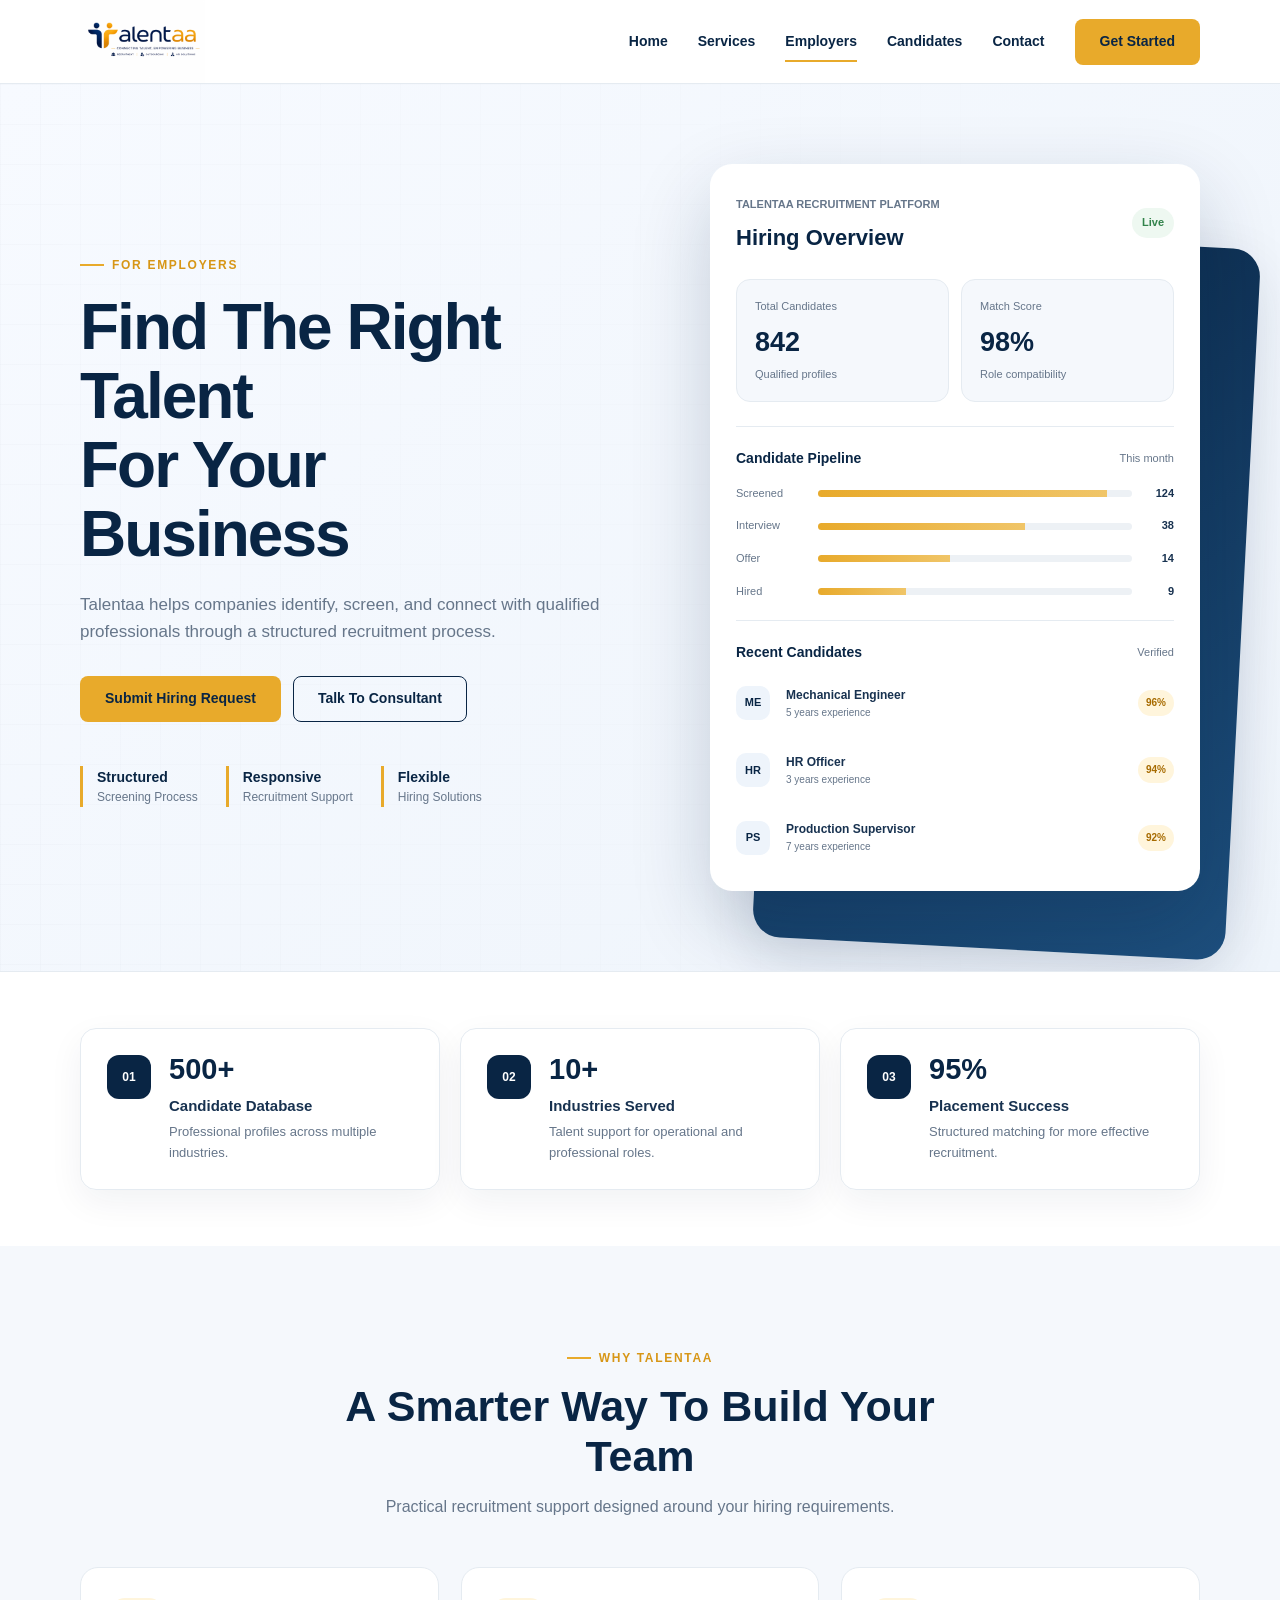
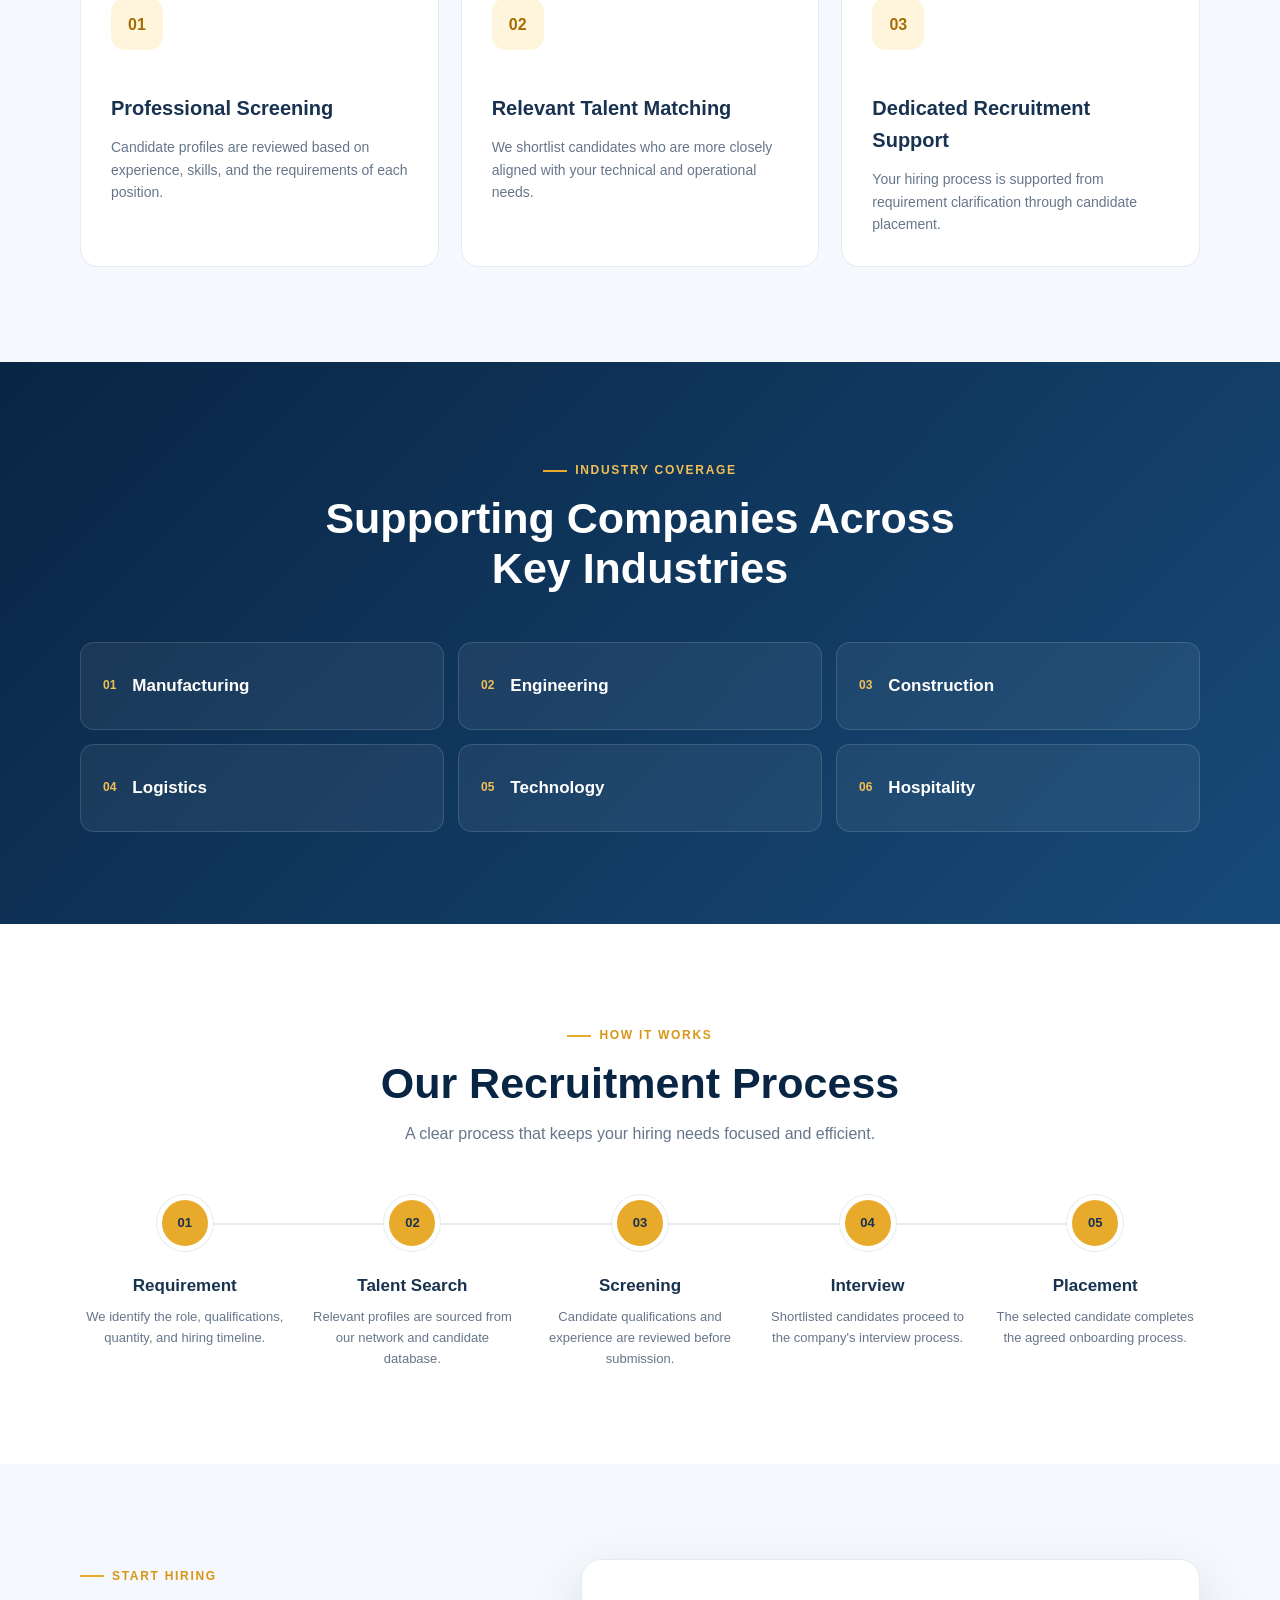
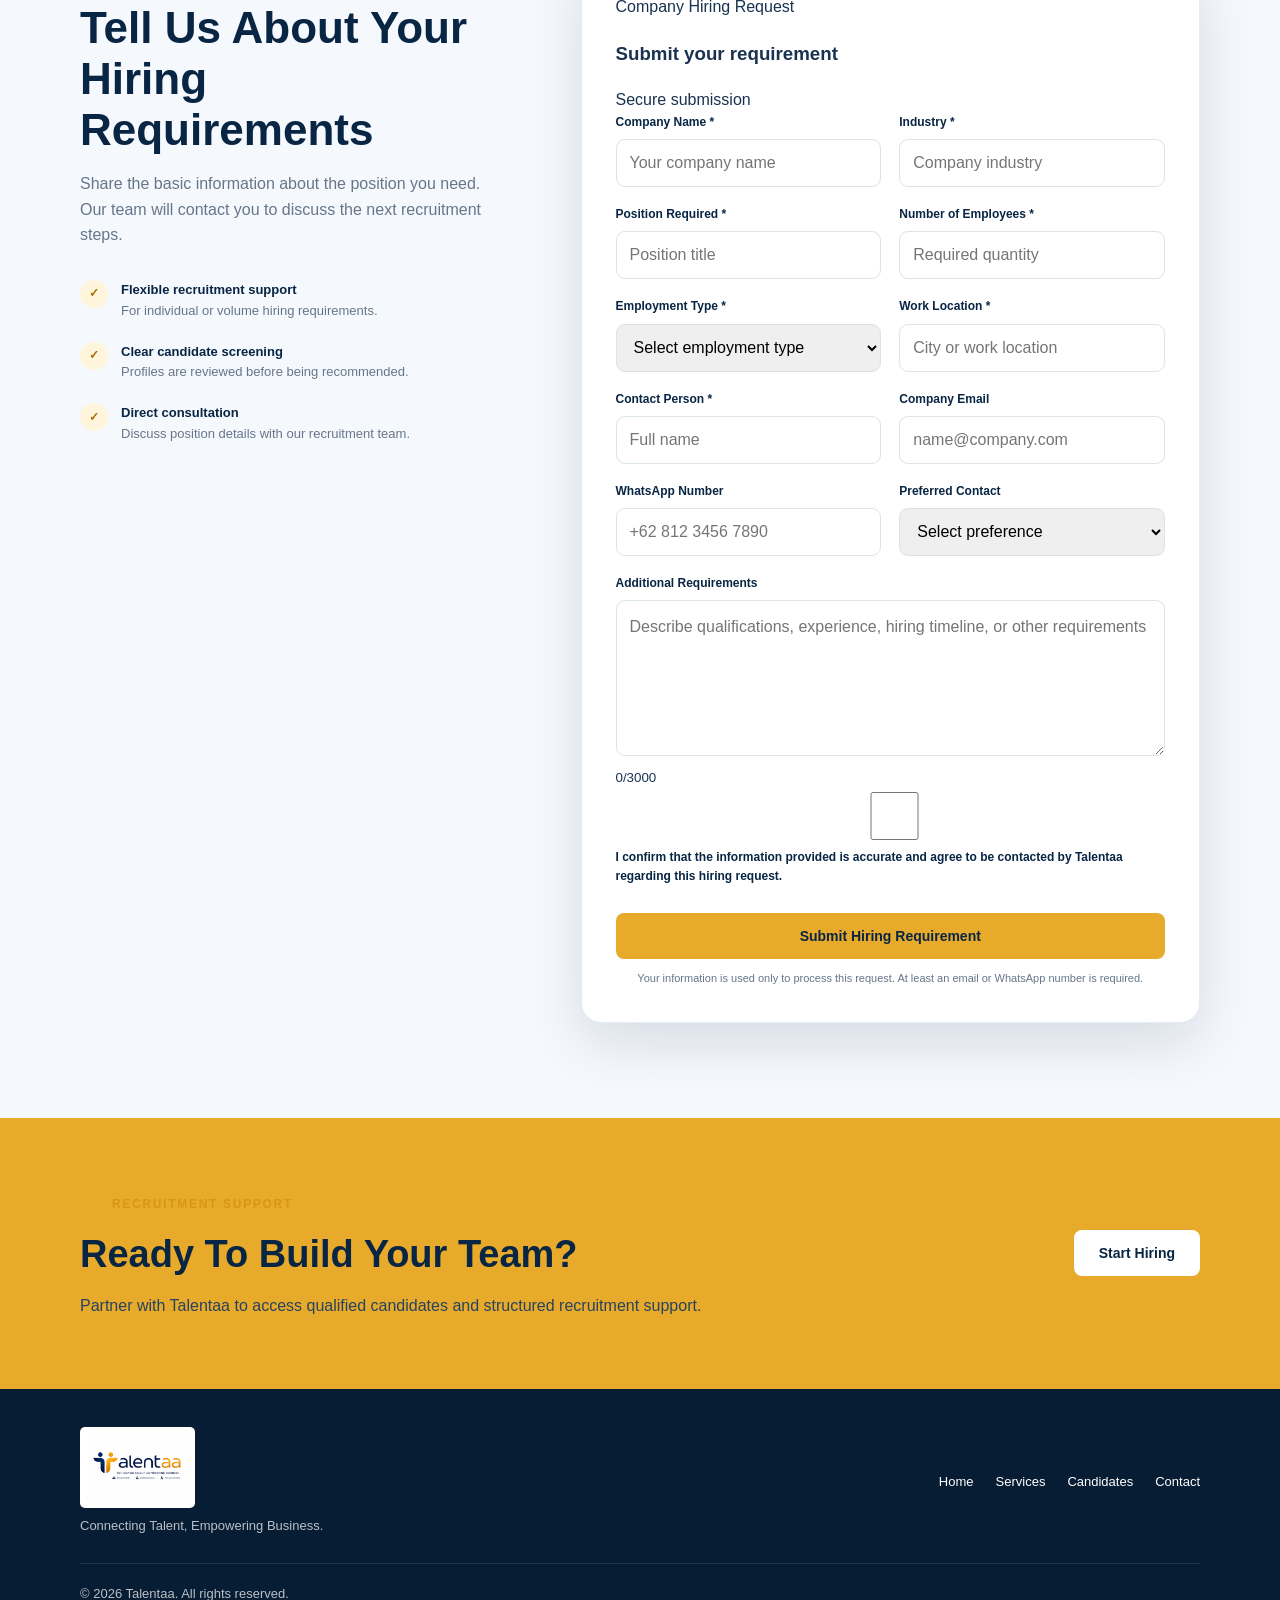
==== commit 1d4feefc: "Add files via upload" ====
--- a/employers.html
+++ b/employers.html
@@ -79,7 +79,7 @@
   <div><span>✓</span><p><b>Clear candidate screening</b><br>Profiles are reviewed before being recommended.</p></div>
   <div><span>✓</span><p><b>Direct consultation</b><br>Discuss position details with our recruitment team.</p></div>
 </div></div>
-<form id="hiringForm" class="hiring-form" novalidate>
+<form id="hiringForm" class="hiring-form" novalidate onsubmit="return false;">
   <div class="form-intro">
     <div><span class="form-kicker">Company Hiring Request</span><h3>Submit your requirement</h3></div>
     <span class="secure-badge">Secure submission</span>
@@ -106,6 +106,6 @@
 <section class="final-cta"><div class="container cta-inner"><div><span class="eyebrow">RECRUITMENT SUPPORT</span><h2>Ready To Build Your Team?</h2><p>Partner with Talentaa to access qualified candidates and structured recruitment support.</p></div><a href="#hiring-form" class="btn btn-light">Start Hiring</a></div></section>
 </main>
 <footer class="site-footer"><div class="container footer-inner"><div><img src="logo.jpg" alt="Talentaa"><p>Connecting Talent, Empowering Business.</p></div><div class="footer-links"><a href="index.html">Home</a><a href="services.html">Services</a><a href="candidates.html">Candidates</a><a href="contact.html">Contact</a></div><p class="copyright">© 2026 Talentaa. All rights reserved.</p></div></footer>
-<script src="employers.js" defer></script>
+<script src="employers.js?v=3"></script>
 </body>
 </html>
--- a/employers.css
+++ b/employers.css
@@ -1,29 +1 @@
 *{box-sizing:border-box}:root{--navy:#092544;--blue:#1d4f7d;--orange:#e8aa2b;--orange-dark:#d79616;--text:#183250;--muted:#66768a;--line:#e5ebf1;--soft:#f5f8fc;--shadow:0 20px 55px rgba(9,37,68,.12)}html{scroll-behavior:smooth}body{margin:0;font-family:Arial,Helvetica,sans-serif;color:var(--text);background:#fff;line-height:1.6}img{max-width:100%;display:block}a{color:inherit;text-decoration:none}button,input,select,textarea{font:inherit}.container{width:min(1120px,90%);margin:auto}.site-header{position:sticky;top:0;z-index:1000;background:rgba(255,255,255,.96);border-bottom:1px solid var(--line);backdrop-filter:blur(12px)}.nav{min-height:76px;display:flex;align-items:center;justify-content:space-between;gap:30px}.brand img{width:125px}.main-nav{display:flex;align-items:center;justify-content:center;gap:30px;margin-left:auto}.main-nav a{position:relative;font-size:14px;font-weight:700;color:var(--navy);padding:28px 0}.main-nav a:after{content:"";position:absolute;left:0;bottom:19px;width:0;height:2px;background:var(--orange);transition:.25s}.main-nav a:hover:after,.main-nav a.active:after{width:100%}.btn{min-height:46px;display:inline-flex;align-items:center;justify-content:center;padding:0 24px;border:1px solid transparent;border-radius:8px;font-weight:700;font-size:14px;cursor:pointer;transition:.25s}.btn-primary{color:var(--navy);background:var(--orange)}.btn-primary:hover{background:var(--orange-dark);transform:translateY(-2px)}.btn-outline{border-color:var(--navy);color:var(--navy)}.btn-outline:hover{color:#fff;background:var(--navy)}.btn-light{background:#fff;color:var(--navy)}.menu-toggle{display:none;width:42px;height:42px;padding:9px;background:#fff;border:1px solid var(--line);border-radius:8px}.menu-toggle span{display:block;width:100%;height:2px;margin:5px 0;background:var(--navy)}.hero{position:relative;overflow:hidden;background:linear-gradient(135deg,#f7faff,#eef4fb);border-bottom:1px solid var(--line)}.hero-pattern{position:absolute;inset:0;opacity:.4;background-image:linear-gradient(rgba(9,37,68,.04) 1px,transparent 1px),linear-gradient(90deg,rgba(9,37,68,.04) 1px,transparent 1px);background-size:40px 40px;mask-image:linear-gradient(to right,#000,transparent)}.hero-grid{position:relative;min-height:620px;padding:80px 0;display:grid;grid-template-columns:1fr 1fr;align-items:center;gap:70px}.eyebrow{display:inline-flex;align-items:center;gap:8px;color:var(--orange-dark);font-size:12px;font-weight:800;letter-spacing:1.7px}.eyebrow:before{content:"";width:24px;height:2px;background:var(--orange)}.hero-copy h1{margin:18px 0 22px;color:var(--navy);font-size:clamp(42px,5vw,64px);line-height:1.08;letter-spacing:-2px}.hero-copy>p{margin:0;color:var(--muted);font-size:17px}.hero-actions{display:flex;flex-wrap:wrap;gap:12px;margin-top:30px}.hero-trust{display:flex;flex-wrap:wrap;gap:28px;margin-top:44px}.trust-item{padding-left:14px;border-left:3px solid var(--orange)}.trust-item strong,.trust-item span{display:block}.trust-item strong{color:var(--navy);font-size:14px}.trust-item span{color:var(--muted);font-size:12px}.dashboard-wrap{position:relative}.dashboard-wrap:before{content:"";position:absolute;inset:10% -8% -8% 18%;background:linear-gradient(145deg,var(--navy),var(--blue));border-radius:28px;transform:rotate(3deg);box-shadow:var(--shadow)}.dashboard{position:relative;z-index:2;max-width:490px;margin-left:auto;padding:26px;background:#fff;border-radius:22px;box-shadow:0 30px 80px rgba(9,37,68,.2)}.dashboard-head,.section-title,.candidate{display:flex;align-items:center;justify-content:space-between;gap:16px}.dashboard-label{color:var(--muted);font-size:11px;font-weight:700;text-transform:uppercase}.dashboard h3{margin:4px 0 0;color:var(--navy);font-size:22px}.status-dot{padding:6px 10px;border-radius:999px;background:#eef8f1;color:#32834b;font-size:11px;font-weight:800}.metric-grid{display:grid;grid-template-columns:repeat(2,1fr);gap:12px;margin:24px 0}.metric{padding:18px;background:var(--soft);border:1px solid var(--line);border-radius:14px}.metric span,.metric small{display:block;color:var(--muted);font-size:11px}.metric strong{display:block;margin:5px 0 2px;color:var(--navy);font-size:27px}.pipeline,.recent{padding-top:20px;border-top:1px solid var(--line)}.section-title h4{margin:0;color:var(--navy);font-size:14px}.section-title span{color:var(--muted);font-size:11px}.pipeline-row{display:grid;grid-template-columns:72px 1fr 32px;align-items:center;gap:10px;margin-top:15px;font-size:11px}.pipeline-row span{color:var(--muted)}.pipeline-row b{text-align:right}.bar{height:7px;overflow:hidden;background:#edf1f5;border-radius:999px}.bar i{display:block;height:100%;background:linear-gradient(90deg,var(--orange),#f0c568)}.recent{margin-top:20px}.candidate{margin-top:12px;padding:10px 0}.avatar{width:34px;height:34px;display:grid;place-items:center;flex:0 0 34px;border-radius:10px;background:#eef4fb;color:var(--navy);font-size:11px;font-weight:800}.candidate div{margin-right:auto}.candidate b,.candidate small{display:block}.candidate b{font-size:12px}.candidate small{color:var(--muted);font-size:10px}.match{padding:5px 8px;border-radius:999px;background:#fff5dc;color:#a76b00;font-size:10px;font-weight:800}.stats-section{padding:56px 0}.stats-grid{display:grid;grid-template-columns:repeat(3,1fr);gap:20px}.stat-card{display:flex;gap:18px;padding:26px;border:1px solid var(--line);border-radius:16px;box-shadow:0 12px 35px rgba(9,37,68,.06)}.stat-icon{width:44px;height:44px;display:grid;place-items:center;flex:0 0 44px;border-radius:12px;background:var(--navy);color:#fff;font-size:12px;font-weight:800}.stat-card strong{color:var(--navy);font-size:29px;line-height:1}.stat-card h3{margin:7px 0 4px;font-size:15px}.stat-card p{margin:0;color:var(--muted);font-size:13px}.section{padding:95px 0}.section-heading{max-width:680px;margin:0 auto 48px;text-align:center}.section-heading .eyebrow{justify-content:center}.section-heading h2{margin:14px 0 12px;color:var(--navy);font-size:clamp(31px,4vw,43px);line-height:1.16}.section-heading p{margin:0;color:var(--muted)}.why-section{background:var(--soft)}.feature-grid{display:grid;grid-template-columns:repeat(3,1fr);gap:22px}.feature-card{min-height:260px;padding:30px;border:1px solid var(--line);border-radius:18px;background:#fff;transition:.25s}.feature-card:hover{transform:translateY(-7px);box-shadow:var(--shadow)}.feature-number{width:52px;height:52px;display:grid;place-items:center;margin-bottom:42px;border-radius:14px;background:#fff5dc;color:#a66e00;font-weight:800}.feature-card h3{margin:0 0 12px;font-size:20px}.feature-card p{margin:0;color:var(--muted);font-size:14px}.industry-section{padding:92px 0;background:linear-gradient(135deg,var(--navy),#174a78)}.light-heading h2{color:#fff}.light-heading .eyebrow{color:#f1bf55}.industry-grid{display:grid;grid-template-columns:repeat(3,1fr);gap:14px}.industry-item{display:flex;align-items:center;gap:16px;min-height:88px;padding:20px 22px;border:1px solid rgba(255,255,255,.13);border-radius:14px;background:rgba(255,255,255,.06);color:#fff}.industry-item span{color:#f1bf55;font-size:12px;font-weight:800}.industry-item h3{margin:0;font-size:17px}.process-line{position:relative;display:grid;grid-template-columns:repeat(5,1fr);gap:18px}.process-line:before{content:"";position:absolute;top:28px;left:8%;right:8%;height:2px;background:var(--line)}.process-step{position:relative;z-index:2;text-align:center}.process-step span{width:56px;height:56px;display:grid;place-items:center;margin:0 auto 21px;border:5px solid #fff;border-radius:50%;background:var(--orange);box-shadow:0 0 0 1px var(--line);font-size:13px;font-weight:800}.process-step h3{margin:0 0 8px;font-size:17px}.process-step p{margin:0;color:var(--muted);font-size:13px}.form-section{padding:95px 0;background:var(--soft)}.form-grid{display:grid;grid-template-columns:.82fr 1.18fr;gap:70px;align-items:start}.form-copy h2{margin:16px 0;color:var(--navy);font-size:clamp(32px,4vw,44px);line-height:1.16}.form-copy>p{color:var(--muted)}.form-benefits{margin-top:32px}.form-benefits>div{display:flex;gap:13px;margin:20px 0}.form-benefits span{width:28px;height:28px;display:grid;place-items:center;flex:0 0 28px;border-radius:50%;background:#fff5dc;color:#a76b00;font-size:12px;font-weight:800}.form-benefits p{margin:0;color:var(--muted);font-size:13px}.form-benefits b{color:var(--navy)}.hiring-form{padding:34px;border:1px solid var(--line);border-radius:20px;background:#fff;box-shadow:var(--shadow)}.field-grid{display:grid;grid-template-columns:repeat(2,1fr);gap:18px}.hiring-form label{display:block}.hiring-form label>span{display:block;margin-bottom:7px;color:var(--navy);font-size:12px;font-weight:700}.hiring-form input,.hiring-form select,.hiring-form textarea{width:100%;border:1px solid #dbe3eb;border-radius:9px;outline:none}.hiring-form input,.hiring-form select{height:48px;padding:0 13px}.hiring-form textarea{padding:13px;resize:vertical}.full-field{margin-top:18px}.submit-btn{width:100%;margin-top:20px;border:0}.privacy-note{display:block;margin-top:11px;color:var(--muted);text-align:center;font-size:11px}.final-cta{padding:70px 0;background:var(--orange)}.cta-inner{display:flex;align-items:center;justify-content:space-between;gap:30px}.cta-inner h2{margin:10px 0 8px;color:var(--navy);font-size:38px}.cta-inner p{margin:0;color:#27435f}.site-footer{padding:38px 0;background:#071d34;color:rgba(255,255,255,.72)}.footer-inner{display:grid;grid-template-columns:1fr auto;align-items:center;gap:18px 30px}.footer-inner img{width:115px;padding:7px;border-radius:5px;background:#fff}.footer-inner p{margin:8px 0 0;font-size:13px}.footer-links{display:flex;gap:22px;color:#fff;font-size:13px}.copyright{grid-column:1/-1;padding-top:20px;border-top:1px solid rgba(255,255,255,.1)}@media(max-width:960px){.nav-cta{display:none}.hero-grid,.form-grid{grid-template-columns:1fr}.dashboard{margin:0 auto}.stats-grid,.feature-grid{grid-template-columns:1fr}.industry-grid{grid-template-columns:repeat(2,1fr)}.process-line{grid-template-columns:1fr;gap:30px}.process-line:before{display:none}.process-step{text-align:left;display:grid;grid-template-columns:56px 1fr;column-gap:16px}.process-step span{grid-row:1/3;margin:0}.cta-inner{align-items:flex-start;flex-direction:column}}@media(max-width:760px){.nav{min-height:68px}.brand img{width:105px}.menu-toggle{display:block;margin-left:auto}.main-nav{position:absolute;top:68px;left:0;right:0;display:none;padding:18px 5%;background:#fff;border-bottom:1px solid var(--line)}.main-nav.open{display:block}.main-nav a{display:block;padding:12px 0}.hero-grid{min-height:auto;padding:65px 0 85px;gap:55px}.hero-copy h1{font-size:40px;letter-spacing:-1px}.industry-grid,.field-grid{grid-template-columns:1fr}.section,.form-section,.industry-section{padding:75px 0}.hiring-form{padding:24px}.footer-inner{grid-template-columns:1fr}.copyright{grid-column:auto}}@media(max-width:480px){.hero-actions{flex-direction:column}.hero-actions .btn{width:100%}.metric-grid{grid-template-columns:1fr}.hero-trust{flex-direction:column}.cta-inner h2{font-size:31px}}
-
-/* Hiring form integration and UX upgrade */
-.form-intro{display:flex;align-items:center;justify-content:space-between;gap:18px;margin-bottom:25px;padding-bottom:21px;border-bottom:1px solid var(--line)}
-.form-intro h3{margin:3px 0 0;color:var(--navy);font-size:22px;line-height:1.2}
-.form-kicker{color:var(--orange-dark);font-size:10px;font-weight:800;letter-spacing:1.25px;text-transform:uppercase}
-.secure-badge{display:inline-flex;align-items:center;gap:7px;padding:7px 10px;border-radius:999px;background:#eef8f1;color:#327b49;font-size:10px;font-weight:800;white-space:nowrap}
-.secure-badge:before{content:"✓";width:17px;height:17px;display:grid;place-items:center;border-radius:50%;background:#d9f1df}
-.hiring-form label>span b{color:#c54242;font-size:11px}
-.hiring-form input,.hiring-form select,.hiring-form textarea{transition:border-color .2s,box-shadow .2s,background .2s}
-.hiring-form input:focus,.hiring-form select:focus,.hiring-form textarea:focus{border-color:#7b9bbb;box-shadow:0 0 0 4px rgba(29,79,125,.09)}
-.hiring-form input.field-error,.hiring-form select.field-error,.hiring-form textarea.field-error{border-color:#d74b4b;background:#fffafa;box-shadow:0 0 0 3px rgba(215,75,75,.08)}
-.full-field{position:relative;display:block}
-.character-count{position:absolute;right:11px;bottom:9px;padding:2px 5px;border-radius:4px;background:rgba(255,255,255,.9);color:var(--muted);font-size:10px}
-.consent-field{display:flex!important;align-items:flex-start;gap:10px;margin-top:18px;color:var(--muted);font-size:11px;line-height:1.5}
-.consent-field input{width:17px!important;height:17px!important;flex:0 0 17px;margin:1px 0 0;padding:0;accent-color:var(--navy)}
-.consent-field input.field-error{outline:2px solid rgba(215,75,75,.38);outline-offset:2px}
-.form-message{display:none;margin-top:18px;padding:13px 15px;border:1px solid transparent;border-radius:9px;font-size:12px;font-weight:700;line-height:1.5}
-.form-message.success,.form-message.error{display:block}
-.form-message.success{border-color:#c9e8d2;background:#effaf2;color:#296b3d}
-.form-message.error{border-color:#f0cccc;background:#fff3f3;color:#9c3434}
-.submit-btn{position:relative;overflow:hidden;gap:10px}
-.submit-btn:disabled{cursor:not-allowed;opacity:.78;transform:none}
-.button-loader{display:none;width:17px;height:17px;border:2px solid rgba(9,37,68,.28);border-top-color:var(--navy);border-radius:50%;animation:talentaa-spin .7s linear infinite}
-.submit-btn.is-loading .button-loader{display:inline-block}
-.submit-btn.is-loading .button-text:after{content:"..."}
-@keyframes talentaa-spin{to{transform:rotate(360deg)}}
-@media(max-width:760px){.form-intro{align-items:flex-start;flex-direction:column}.secure-badge{align-self:flex-start}.consent-field{font-size:10px}}
-@media(prefers-reduced-motion:reduce){.button-loader{animation-duration:1.5s}.btn,.feature-card{transition:none}}
